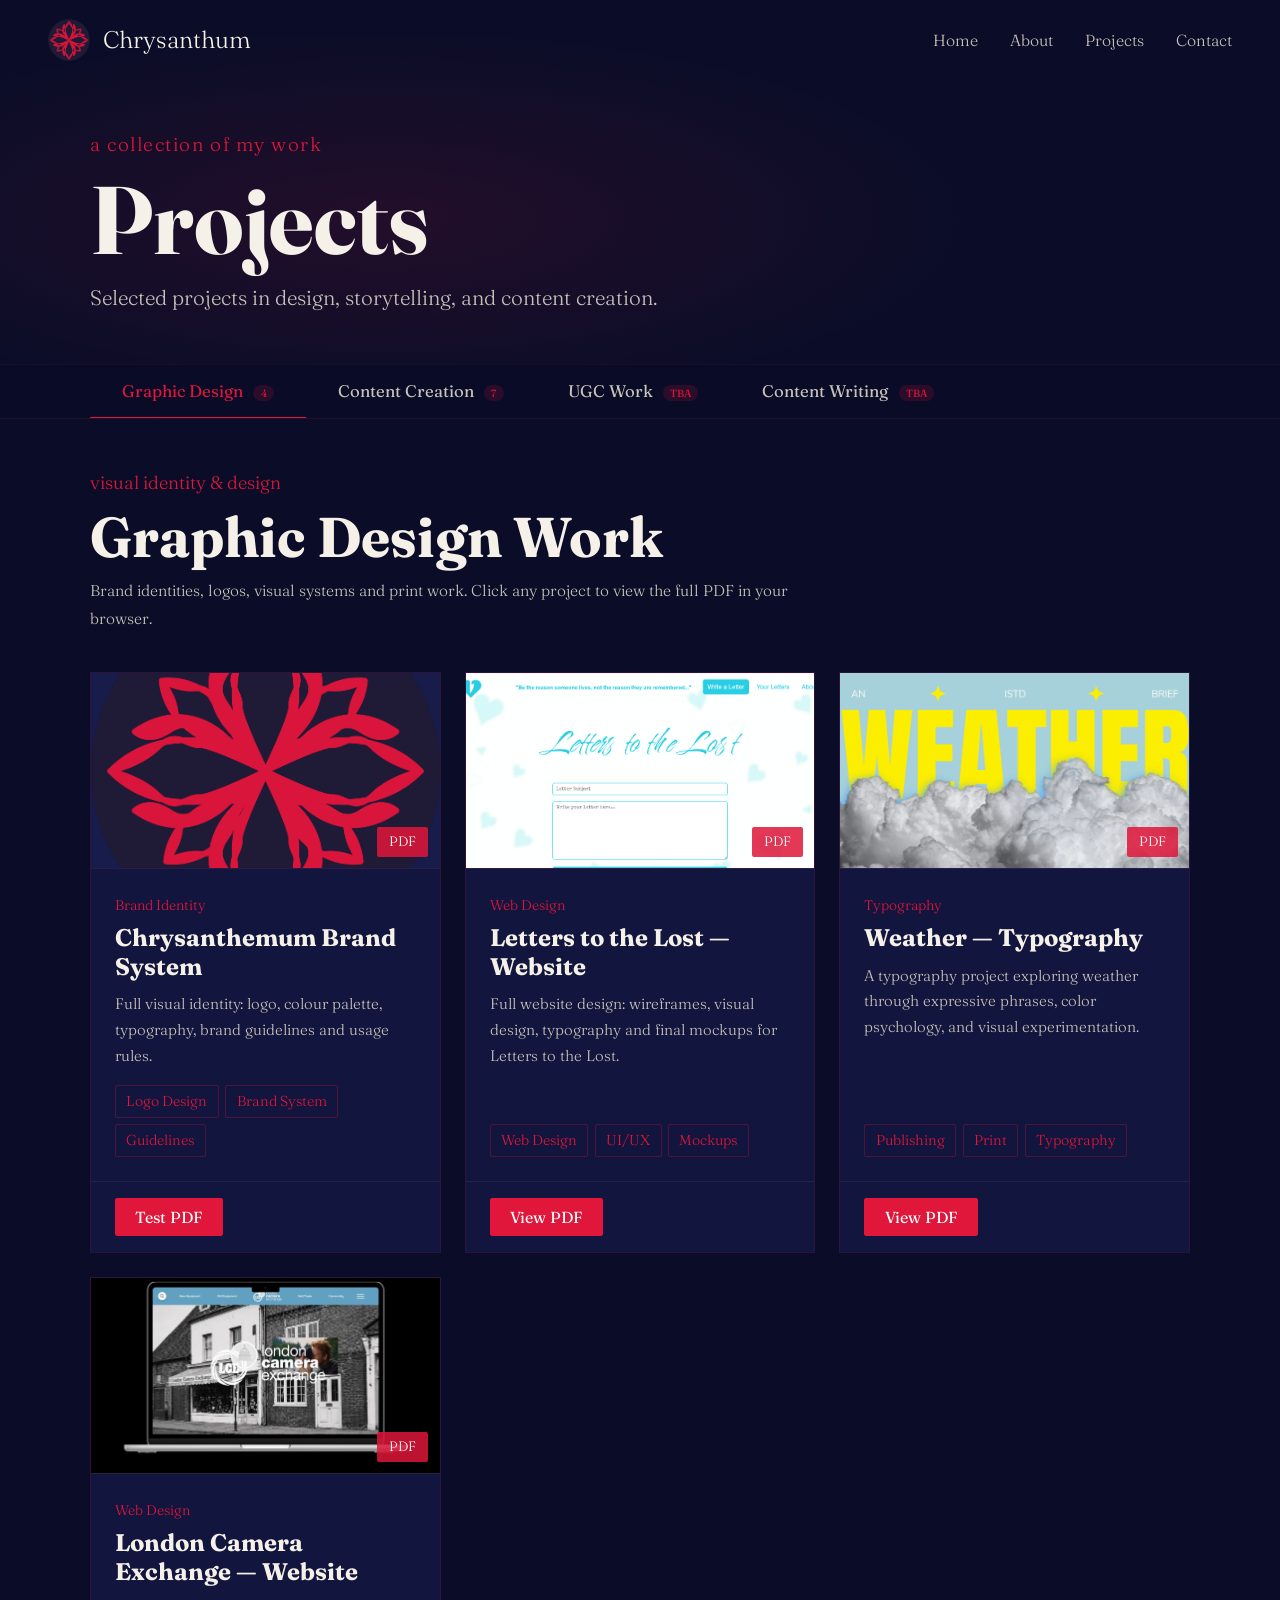
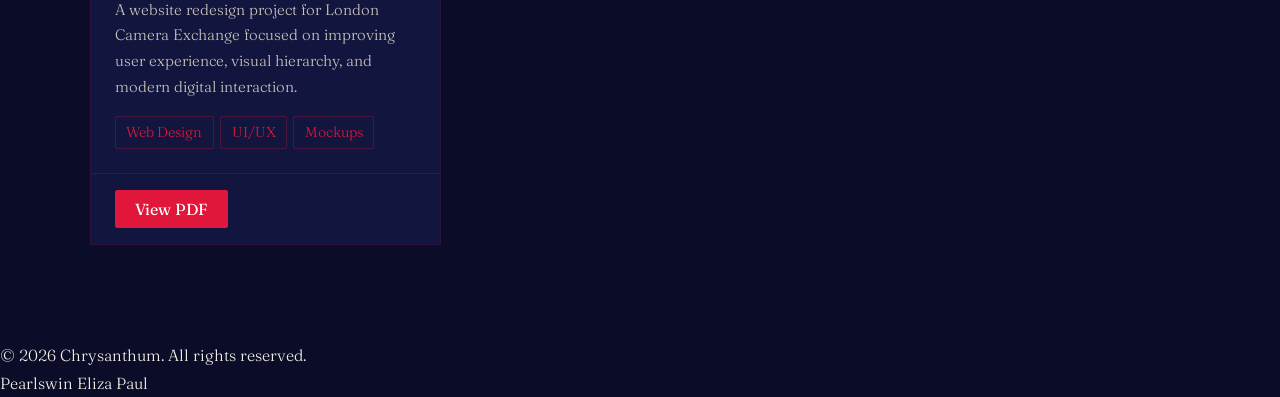
==== projects.html @ 4f746ee6 "Create projects.html" ====
<!DOCTYPE html>
<html lang="en">
<head>
  <meta charset="UTF-8" />
  <meta name="viewport" content="width=device-width, initial-scale=1.0" />
  <title>Projects — Chrysanthum</title>
  <link rel="preconnect" href="https://fonts.googleapis.com">
  <link rel="preconnect" href="https://fonts.gstatic.com" crossorigin>
  <link href="https://fonts.googleapis.com/css2?family=Fraunces:opsz,wght@9..144,100..900&display=swap" rel="stylesheet">
  <style>
    *, *::before, *::after { box-sizing: border-box; margin: 0; padding: 0; }

    :root {
      --navy:      #12153d;
      --navy-deep: #0b0d28;
      --navy-mid:  #181c4a;
      --crimson:   #e0163a;
      --cream:     #f5f0e8;
      --cream-dim: #c8c3ba;
      --cream-faint: rgba(245,240,232,0.06);
      --ink:       #e8e3db;
      --gold:      #c9a55a;

      /* Synced fonts from main index page */
      --brush:     'Fraunces', serif;
      --script:    'Fraunces', serif;
      --satisfy:   'Fraunces', serif;
      --body:      'Fraunces', serif;
      --editorial: 'Fraunces', serif;
    }

    html { scroll-behavior: smooth; }
    body {
      background: var(--navy-deep); color: var(--cream);
      font-family: var(--body); font-weight: 300; line-height: 1.75;
      cursor: none; overflow-x: hidden;
    }

    /* CURSOR */
    #cur { position: fixed; pointer-events: none; z-index: 9999; transform: translate(-50%,-50%); top: -50px; left: -50px; }
    #cur svg { width: 30px; height: 30px; animation: spin 10s linear infinite; filter: drop-shadow(0 0 5px rgba(224,22,58,.5)); transition: width .2s, height .2s; }
    body:has(a:hover) #cur svg, body:has(button:hover) #cur svg { width: 44px; height: 44px; }
    @keyframes spin { to { transform: rotate(360deg); } }

    /* NAV */
    /* ── NAV ── */
nav{
    position:fixed;
    top:0;
    left:0;
    right:0;
    z-index:500;

    height:80px;              /* fixed navbar height */
    padding:0 3rem;           /* only horizontal padding */

    display:flex;
    justify-content:space-between;
    align-items:center;

    background:transparent;
    border-bottom:1px solid transparent;
    transition:background .4s,border-color .4s;
}

nav.scrolled{
    background:rgba(11,13,40,.95);
    backdrop-filter:blur(14px);
    border-color:rgba(224,22,58,.18);
}

.nav-logo{
    display:flex;
    align-items:center;
    gap:.8rem;
    text-decoration:none;
}

.nav-logo img{
    width:42px;
    height:42px;
    object-fit:cover;
    border-radius:50%;
}

.nav-logo span{
    font-family:var(--brush);
    font-size:1.5rem;
    line-height:1;
    color:var(--cream);
}

.nav-links{
    display:flex;
    align-items:center;
    gap:2rem;
    list-style:none;
}

.nav-links a{
    font-family:var(--script);
    font-size:1rem;
    color:var(--cream-dim);
    text-decoration:none;
    transition:.2s;
}

.nav-links a:hover{
    color:var(--crimson);
}

@media(max-width:768px){
    nav{
        height:70px;
        padding:0 1.5rem;
    }
}

    /* PAGE HERO */

    .page-hero { min-height: 36vh; display: flex; flex-direction: column; justify-content: flex-end; padding: 8rem 3rem 3rem; position: relative; overflow: hidden; }
    .page-hero::before { content: ''; position: absolute; inset: 0; background: radial-gradient(ellipse 70% 80% at 30% 60%, rgba(224,22,58,.11) 0%, transparent 65%); pointer-events: none; }
    .page-hero-inner { max-width: 1100px; margin: 0 auto; width: 100%; position: relative; z-index: 1; }
    .page-eyebrow { font-family: var(--script); font-size: 1.2rem; color: var(--crimson); letter-spacing: .08em; margin-bottom: .6rem; opacity: 0; animation: fadeUp .7s .2s forwards; }
    .page-title { font-family: var(--brush); font-size: clamp(3.5rem, 8vw, 6rem); line-height: 1; color: var(--cream); opacity: 0; animation: fadeUp .8s .4s forwards; }
    .page-subtitle { font-family: var(--satisfy); font-size: 1.3rem; color: var(--cream-dim); margin-top: .8rem; opacity: 0; animation: fadeUp .7s .6s forwards; }

    /* TABS */
    .tab-nav-wrap { position: sticky; top: 65px; z-index: 400; background: rgba(11,13,40,.96); backdrop-filter: blur(14px); border-bottom: 1px solid rgba(224,22,58,.15); border-top: 1px solid rgba(224,22,58,.08); }
    .tab-nav { max-width: 1100px; margin: 0 auto; display: flex; overflow-x: auto; scrollbar-width: none; }
    .tab-nav::-webkit-scrollbar { display: none; }
    .tab-btn { font-family: var(--script); font-size: 1.05rem; color: var(--cream-dim); background: none; border: none; padding: 1rem 2rem; cursor: none; white-space: nowrap; transition: color .25s; border-bottom: 2px solid transparent; margin-bottom: -1px; }
    .tab-btn:hover { color: var(--cream); }
    .tab-btn.active { color: var(--crimson); border-bottom-color: var(--crimson); }
    .tab-count { font-family: var(--body); font-size: .65rem; background: rgba(224,22,58,.15); color: var(--crimson); padding: .1rem .45rem; border-radius: 20px; margin-left: .4rem; vertical-align: middle; }

    /* SECTIONS */
    .projects-section { display: none; padding: 3rem 3rem 6rem; }
    .projects-section.active { display: block; }
    .section-inner { max-width: 1100px; margin: 0 auto; }
    .section-header { margin-bottom: 2.5rem; }
    .section-header-eyebrow { font-family: var(--script); font-size: 1.15rem; color: var(--crimson); margin-bottom: .4rem; }
    .section-header-title { font-family: var(--brush); font-size: clamp(2.2rem, 4.5vw, 3.5rem); line-height: 1.1; color: var(--cream); }
    .section-header-desc { font-family: var(--body); font-size: .98rem; color: var(--cream-dim); margin-top: .6rem; max-width: 700px; }

    /* PROJECT GRID */
    .project-grid { display: grid; grid-template-columns: repeat(auto-fill, minmax(310px, 1fr)); gap: 1.5rem; }

    /* PROJECT CARD */
    .project-card { background: var(--navy); border: 1px solid rgba(224,22,58,.12); position: relative; overflow: hidden; transition: border-color .3s, transform .3s; display: flex; flex-direction: column; }
    .project-card:hover { border-color: rgba(224,22,58,.45); transform: translateY(-4px); }
    .project-card::before { content: ''; position: absolute; top: 0; left: 0; right: 0; height: 3px; background: linear-gradient(90deg, transparent, var(--crimson), transparent); transform: scaleX(0); transition: transform .4s; }
    .project-card:hover::before { transform: scaleX(1); }

    .card-thumb { width: 100%; aspect-ratio: 16/9; background: var(--navy-mid); display: flex; align-items: center; justify-content: center; position: relative; overflow: hidden; border-bottom: 1px solid rgba(224,22,58,.1); }
    .card-thumb img { width: 100%; height: 100%; object-fit: cover; display: block; }
    .card-thumb-icon { font-size: 3rem; opacity: .35; }
    .card-thumb-badge { position: absolute; bottom: .7rem; right: .7rem; font-family: var(--script); font-size: .85rem; padding: .2rem .75rem; border-radius: 2px; }
    .badge-pdf { background: rgba(224,22,58,.85); color: white; }
    .badge-video { background: rgba(201,165,90,.9); color: #12153d; }
    .badge-insta { background: linear-gradient(135deg, #f09433, #e6683c, #dc2743, #cc2366, #bc1888); color: white; }
    .badge-soon { background: rgba(245,240,232,.12); color: var(--cream-dim); }

    .card-body { padding: 1.5rem; flex: 1; display: flex; flex-direction: column; }
    .card-category { font-family: var(--script); font-size: .88rem; color: var(--crimson); margin-bottom: .4rem; }
    .card-title { font-family: var(--brush); font-size: 1.5rem; line-height: 1.2; margin-bottom: .6rem; color: var(--cream); }
    .card-desc { font-size: .95rem; color: var(--cream-dim); line-height: 1.7; flex: 1; }
    .card-tags { display: flex; flex-wrap: wrap; gap: .4rem; margin-top: 1rem; }
    .card-tag { font-family: var(--script); font-size: .9rem; padding: .18rem .65rem; border: 1px solid rgba(224,22,58,.28); color: var(--crimson); border-radius: 2px; }
    .card-actions { padding: 1rem 1.5rem; border-top: 1px solid rgba(245,240,232,.06); display: flex; gap: .7rem; flex-wrap: wrap; }
    .card-btn { font-family: var(--script); font-size: 1rem; padding: .5rem 1.2rem; border: 1px solid; border-radius: 2px; cursor: none; transition: all .25s; text-decoration: none; display: inline-flex; align-items: center; gap: .4rem; background: none; }
    .card-btn-crimson { background: var(--crimson); color: white; border-color: var(--crimson); }
    .card-btn-crimson:hover { background: transparent; color: var(--crimson); }
    .card-btn-gold { background: var(--gold); color: var(--navy-deep); border-color: var(--gold); }
    .card-btn-gold:hover { background: transparent; color: var(--gold); }
    .card-btn-insta { background: linear-gradient(135deg, #f09433, #dc2743, #bc1888); color: white; border-color: transparent; }
    .card-btn-insta:hover { opacity: .8; }
    .card-btn-ghost { color: var(--cream-dim); border-color: rgba(245,240,232,.18); }
    .card-btn-ghost:hover { color: var(--cream); border-color: rgba(245,240,232,.4); }

    /* PHONE MOCKUP SECTION */
    .phone-showcase {
      margin: 0 0 4rem;
      padding: 3rem 2.5rem;
      background: var(--navy-mid);
      border: 1px solid rgba(224,22,58,.15);
      position: relative; overflow: hidden;
    }
    .phone-showcase::before {
      content: '';
      position: absolute; inset: 0;
      background: radial-gradient(ellipse 60% 70% at 50% 50%, rgba(224,22,58,.07) 0%, transparent 70%);
      pointer-events: none;
    }
    .phone-showcase-header {
      text-align: center; margin-bottom: 2.5rem; position: relative; z-index: 1;
    }
    .phone-showcase-eyebrow { font-family: var(--script); font-size: 1.15rem; color: var(--crimson); margin-bottom: .3rem; }
    .phone-showcase-title { font-family: var(--brush); font-size: clamp(2rem, 3vw, 2.8rem); }
    .phone-showcase-sub { font-family: var(--satisfy); font-size: 1.2rem; color: var(--cream-dim); margin-top: .4rem; }

    /* phone strip */
    .phone-strip {
      display: flex;
      gap: 2rem;
      justify-content: center;
      align-items: flex-end;
      position: relative;
      z-index: 1;
      overflow-x: auto;
      padding-bottom: 1rem;
      scrollbar-width: none;
      min-height: 500px;
    }

    /* single phone mockup */
    .phone-mockup {
      flex-shrink: 0;
      width: 180px;
      position: relative;
      cursor: none;
      transition: transform .35s;
    }
    .phone-mockup:hover { transform: translateY(-8px) scale(1.03); }

    /* phone frame */
    .phone-frame {
      width: 100%;
      aspect-ratio: 9 / 19;
      border-radius: 44px;
      overflow: hidden;
      position: relative;
      background: #1a1a1a;
      border: 3px solid #3a3a3a;
      box-shadow:
        0 0 0 1px #111,
        inset 0 0 0 2px #555,
        0 30px 80px rgba(0,0,0,0.6),
        0 10px 30px rgba(0,0,0,0.4);
    }

    /* Notch */
    .phone-frame::before {
      content: '';
      position: absolute;
      top: 0;
      left: 50%;
      transform: translateX(-50%);
      width: 90px;
      height: 10px;
      background: #1a1a1a;
      border-radius: 0 0 16px 16px;
      z-index: 10;
    }

    /* Screen shine */
    .phone-frame::after {
      content: '';
      position: absolute;
      top: 0; left: 0;
      width: 100%; height: 100%;
      background: linear-gradient(135deg, rgba(255,255,255,0.08) 0%, transparent 50%);
      z-index: 9;
      pointer-events: none;
      border-radius: 44px;
    }

    .phone-screen {
      width: 100%;
      height: 100%;
      overflow: hidden;
      border-radius: 41px;
    }

    .phone-btn-left-1,
    .phone-btn-left-2,
    .phone-btn-right {
      position: absolute;
      background: #3a3a3a;
      border-radius: 2px;
      z-index: 10;
    }
    .phone-btn-left-1 { left: -5px; top: 80px; width: 4px; height: 36px; border-radius: 2px 0 0 2px; }
    .phone-btn-left-2 { left: -5px; top: 126px; width: 4px; height: 36px; border-radius: 2px 0 0 2px; }
    .phone-btn-right  { right: -5px; top: 100px; width: 4px; height: 60px; border-radius: 0 2px 2px 0; }

    /* Phone label */
    .phone-label { text-align: center; margin-top: 1rem; }
    .phone-label-title { font-family: var(--script); font-size: 1.05rem; color: var(--cream); }
    .phone-label-sub   { font-family: var(--body); font-size: .8rem; color: var(--cream-dim); margin-top: .15rem; }

    /* how-to bar */
    .how-to-bar { max-width: 1100px; margin: 0 auto 2.5rem; background: rgba(224,22,58,.05); border: 1px solid rgba(224,22,58,.15); padding: 1.2rem 1.8rem; display: flex; gap: 1.5rem; flex-wrap: wrap; align-items: center; }
    .how-to-bar p { font-family: var(--script); font-size: 1.1rem; color: var(--cream-dim); }
    .how-to-bar p strong { color: var(--crimson); }
    .how-to-bar .ht-icon { font-size: 1.5rem; flex-shrink: 0; }

    /* journal meta */
    .journal-meta { display: flex; align-items: center; gap: 1rem; margin-bottom: 1.5rem; }
    .journal-date { font-family: var(--script); font-size: 1.05rem; color: var(--cream-dim); border: 1px solid rgba(224,22,58,.2); padding: .2rem .8rem; border-radius: 2px; }
    .journal-dot { width: 5px; height: 5px; background: var(--crimson); border-radius: 50%; flex-shrink: 0; }
    .journal-line { flex: 1; height: 1px; background: rgba(224,22,58,.1); }

    /* PDF MODAL */
    .modal-overlay { position: fixed; inset: 0; z-index: 800; background: rgba(7,9,30,.94); backdrop-filter: blur(12px); display: none; align-items: center; justify-content: center; padding: 1.5rem; }
    .modal-overlay.open { display: flex; animation: fadeIn .3s; }
    .modal-box { background: var(--navy); border: 1px solid rgba(224,22,58,.25); width: 100%; max-width: 960px; max-height: 92vh; display: flex; flex-direction: column; }
    .modal-header { display: flex; justify-content: space-between; align-items: center; padding: 1rem 1.5rem; border-bottom: 1px solid rgba(224,22,58,.15); flex-shrink: 0; }
    .modal-title { font-family: var(--brush); font-size: 1.6rem; }
    .modal-subtitle { font-family: var(--script); font-size: 1rem; color: var(--crimson); }
    .modal-type-badge { font-family: var(--script); font-size: .85rem; padding: .2rem .7rem; border-radius: 20px; margin-left: .6rem; vertical-align: middle; }
    .modal-type-badge.pdf { background: rgba(224,22,58,.15); color: var(--crimson); }
    .modal-close { font-family: var(--brush); font-size: 1.6rem; background: none; border: none; color: var(--cream-dim); cursor: none; transition: color .2s; padding: .2rem .6rem; }
    .modal-close:hover { color: var(--crimson); }
    .modal-body { flex: 1; overflow: hidden; position: relative; min-height: 480px; }
    .modal-iframe { width: 100%; height: 100%; min-height: 480px; border: none; background: #000; display: block; }
    .modal-footer { padding: .8rem 1.5rem; border-top: 1px solid rgba(224,22,58,.1); display: flex; justify-content: space-between; align-items: center; flex-shrink: 0; }
    .modal-footer-note { font-family: var(--script); font-size: .95rem; color: var(--cream-dim); }
    .modal-footer-note em { color: var(--crimson); font-style: normal; }
    .modal-placeholder { width: 100%; height: 100%; min-height: 480px; display: flex; flex-direction: column; align-items: center; justify-content: center; gap: 1rem; background: var(--navy-mid); padding: 2rem; text-align: center; }
    .modal-placeholder-icon { font-size: 4rem; opacity: .25; }
    .modal-placeholder-title { font-family: var(--satisfy); font-size: 1.5rem; color: var(--cream-dim); }
    .modal-placeholder-steps { font-family: var(--body); font-size: .88rem; color: rgba(245,240,232,.3); max-width: 340px; line-height: 1.9; text-align: left; }
    .modal-placeholder-steps strong { color: rgba(245,240,232,.55); }

    /* VIDEO MODAL */
    #video-modal {
      display: none;
      position: fixed;
      inset: 0;
      background: rgba(0,0,0,0.85);
      backdrop-filter: blur(8px);
      z-index: 9999;
      align-items: center;
      justify-content: center;
    }
    #video-modal.open { display: flex; }
    .video-modal-inner {
      position: relative;
      width: 90%;
      max-width: 900px;
      aspect-ratio: 16/9;
      background: #000;
      border-radius: 16px;
      overflow: hidden;
      box-shadow: 0 30px 80px rgba(0,0,0,0.8);
    }
    #modal-video { width: 100%; height: 100%; object-fit: contain; background: #000; display: block; }
    .video-modal-close {
      position: absolute;
      top: 12px;
      right: 16px;
      background: rgba(0,0,0,0.6);
      color: #fff;
      border: none;
      border-radius: 50%;
      width: 36px;
      height: 36px;
      font-size: 1.2rem;
      cursor: pointer;
      z-index: 10;
      display: flex;
      align-items: center;
      justify-content: center;
    }

    /* ANIMS */
    @keyframes fadeUp { from { opacity:0; transform:translateY(20px); } to { opacity:1; transform:none; } }
    @keyframes fadeIn { from { opacity:0; } to { opacity:1; } }
    .reveal { opacity:0; transform:translateY(24px); transition:opacity .7s ease,transform .7s ease; }
    .reveal.visible { opacity:1; transform:none; }
    .d1{transition-delay:.08s;} .d2{transition-delay:.16s;} .d3{transition-delay:.24s;} .d4{transition-delay:.32s;}

    /* RESPONSIVE */
    @media(max-width:768px){
      nav { padding:1.2rem 1.5rem; }
      .nav-links { display:none; }
      .page-hero { padding:6rem 1.5rem 2rem; }
      .projects-section { padding:2rem 1.5rem 4rem; }
      .tab-btn { padding:.8rem 1.2rem; font-size:.95rem; }
      .project-grid { grid-template-columns:1fr; }
      .phone-mockup { width:150px; }
      .modal-box { max-height:95vh; }
      .modal-body { min-height:300px; }
      .modal-iframe { min-height:300px; }
    }
  </style>
</head>
<body>

  <!-- CURSOR -->
  <div id="cur">
    <svg viewBox="0 0 100 100" xmlns="http://www.w3.org/2000/svg">
      <g transform="translate(50,50)">
        <ellipse rx="7" ry="20" fill="none" stroke="#e0163a" stroke-width="2.5" transform="rotate(0)"/>
        <ellipse rx="7" ry="20" fill="none" stroke="#e0163a" stroke-width="2.5" transform="rotate(45)"/>
        <ellipse rx="7" ry="20" fill="none" stroke="#e0163a" stroke-width="2.5" transform="rotate(90)"/>
        <ellipse rx="7" ry="20" fill="none" stroke="#e0163a" stroke-width="2.5" transform="rotate(135)"/>
        <circle r="5.5" fill="#e0163a"/>
        <circle r="2.5" fill="#12153d"/>
      </g>
    </svg>
  </div>

  <!-- NAV -->
  <nav id="nav">
    <a href="index.html" class="nav-logo">
      <img src="assets/logo.png" alt="Chrysanthum" />
      <span>Chrysanthum</span>
    </a>
    <ul class="nav-links">
      <li><a href="index.html">Home</a></li>
      <li><a href="index.html#about">About</a></li>
      <li><a href="projects.html" class="active">Projects</a></li>
      <li><a href="index.html#contact">Contact</a></li>
    </ul>
  </nav>

  <!-- PAGE HERO -->
  <div class="page-hero">
    <div class="page-hero-inner">
      <p class="page-eyebrow">a collection of my work</p>
      <h1 class="page-title">Projects</h1>
      <p class="page-subtitle">Selected projects in design, storytelling, and content creation.</p>
    </div>
  </div>

  <!-- TABS -->
  <div class="tab-nav-wrap">
    <div class="tab-nav">
      <button class="tab-btn active" data-tab="graphic">Graphic Design <span class="tab-count">4</span></button>
      <button class="tab-btn" data-tab="content">Content Creation <span class="tab-count">7</span></button>
      <button class="tab-btn" data-tab="ugc">UGC Work <span class="tab-count">TBA</span></button>
      <button class="tab-btn" data-tab="writing">Content Writing <span class="tab-count">TBA</span></button>
    </div>
  </div>

  <!-- GRAPHIC DESIGN -->
  <section class="projects-section active" id="tab-graphic">
    <div class="section-inner">
      <div class="section-header reveal">
        <p class="section-header-eyebrow">visual identity & design</p>
        <h2 class="section-header-title">Graphic Design Work</h2>
        <p class="section-header-desc">Brand identities, logos, visual systems and print work. Click any project to view the full PDF in your browser.</p>
      </div>
      
      <div class="project-grid">

        <!-- Card 1: Chrysanthemum -->
        <div class="project-card reveal d1">
          <div class="card-thumb">
            <img src="assets/logo.png" alt="Chrysanthemum" />
            <span class="card-thumb-badge badge-pdf">PDF</span>
          </div>
          <div class="card-body">
            <p class="card-category">Brand Identity</p>
            <h3 class="card-title">Chrysanthemum Brand System</h3>
            <p class="card-desc">Full visual identity: logo, colour palette, typography, brand guidelines and usage rules.</p>
            <div class="card-tags">
              <span class="card-tag">Logo Design</span>
              <span class="card-tag">Brand System</span>
              <span class="card-tag">Guidelines</span>
            </div>
          </div>
          <div class="card-actions">
      <button
class="card-btn card-btn-crimson"
onclick="openPDF(
'Chrysanthemum Brand System',
'Brand Identity',
'assets/pdf1.pdf'
)">
Test PDF
</button>
          </div>
        </div>

        <!-- Card 2: Letters to the Lost -->
        <div class="project-card reveal d2">
          <div class="card-thumb">
            <img src="assets/LTTL.png" alt="Letters to the Lost" />
            <span class="card-thumb-badge badge-pdf">PDF</span>
          </div>
          <div class="card-body">
            <p class="card-category">Web Design</p>
            <h3 class="card-title">Letters to the Lost — Website</h3>
            <p class="card-desc">Full website design: wireframes, visual design, typography and final mockups for Letters to the Lost.</p>
            <div class="card-tags">
              <span class="card-tag">Web Design</span>
              <span class="card-tag">UI/UX</span>
              <span class="card-tag">Mockups</span>
            </div>
          </div>
          <div class="card-actions">
            <button type="button" class="card-btn card-btn-crimson" onclick="openPDF('Letters to the Lost — Website','Web Design','https://drive.google.com/file/d/17kLuhlyFhUFy4By1E6P550z-STw3fCt3/view?usp=sharing')">View PDF</button>
          </div>
        </div>

        <!-- Card 3: Weather Typography -->
        <div class="project-card reveal d3">
          <div class="card-thumb">
            <img src="assets/weather.png" alt="Weather Typography" />
            <span class="card-thumb-badge badge-pdf">PDF</span>
          </div>
          <div class="card-body">
            <p class="card-category">Typography</p>
            <h3 class="card-title">Weather — Typography</h3>
            <p class="card-desc">A typography project exploring weather through expressive phrases, color psychology, and visual experimentation.</p>
            <div class="card-tags">
              <span class="card-tag">Publishing</span>
              <span class="card-tag">Print</span>
              <span class="card-tag">Typography</span>
            </div>
          </div>
          <div class="card-actions">
            <button type="button" class="card-btn card-btn-crimson" onclick="openPDF('Weather — Typography','Typography','https://drive.google.com/file/d/1Wfx0T9_4Dd2eu1bptwbxToULaiqzMowx/view?usp=sharing')">View PDF</button>
          </div>
        </div>

        <!-- Card 4: London Camera Exchange -->
        <div class="project-card reveal d4">
          <div class="card-thumb">
            <img src="assets/LCE.png" alt="London Camera Exchange" />
            <span class="card-thumb-badge badge-pdf">PDF</span>
          </div>
          <div class="card-body">
            <p class="card-category">Web Design</p>
            <h3 class="card-title">London Camera Exchange — Website</h3>
            <p class="card-desc">A website redesign project for London Camera Exchange focused on improving user experience, visual hierarchy, and modern digital interaction.</p>
            <div class="card-tags">
              <span class="card-tag">Web Design</span>
              <span class="card-tag">UI/UX</span>
              <span class="card-tag">Mockups</span>
            </div>
          </div>
          <div class="card-actions">
            <button type="button" class="card-btn card-btn-crimson" onclick="openPDF('London Camera Exchange — Website','Web Design','https://drive.google.com/file/d/1MmFUr_2jwdv931ppC29ttye_SwU8mvR7/view?usp=sharing')">View PDF</button>
          </div>
        </div>

      </div>
    </div>
  </section>

  <!-- CONTENT CREATION -->
<section class="projects-section" id="tab-content">
  <div class="section-inner">

    <div class="section-header reveal">
      <p class="section-header-eyebrow">short form • social media • brand content</p>
      <h2 class="section-header-title">Content Creation</h2>
      <p class="section-header-desc">
        A collection of short-form content created for brands and social platforms —
        focused on storytelling, product presentation, editing, and audience engagement.
      </p>
    </div>

    <!-- SHORT FORM SHOWCASE -->
    <div class="phone-showcase reveal">

      <div class="phone-showcase-header">
        <p class="phone-showcase-eyebrow">featured projects</p>
        <h3 class="phone-showcase-title">Short Form Content</h3>
        <p class="phone-showcase-sub">
          view campaigns and creative work directly inside the device
        </p>
      </div>

      <!-- ROW 1 -->
      <div class="phone-strip">

        <!-- Medicube -->
        <div class="phone-mockup">
          <span class="phone-btn-left-1"></span>
          <span class="phone-btn-left-2"></span>
          <span class="phone-btn-right"></span>

          <div class="phone-frame">
            <div class="phone-screen">
              <video src="assets/reel1.mp4"
              playsinline loop muted controls
              style="width:100%;height:100%;object-fit:cover;"></video>
            </div>
          </div>

          <div class="phone-label">
            <div class="phone-label-title">Medicube</div>
            <div class="phone-label-sub">
              Skincare Product
            </div>
          </div>
        </div>

        <!-- Hair Originals -->
        <div class="phone-mockup">
          <span class="phone-btn-left-1"></span>
          <span class="phone-btn-left-2"></span>
          <span class="phone-btn-right"></span>

          <div class="phone-frame">
            <div class="phone-screen">
              <video src="assets/reel2.mp4"
              playsinline loop muted controls
              style="width:100%;height:100%;object-fit:cover;"></video>
            </div>
          </div>

          <div class="phone-label">
            <div class="phone-label-title">Hair Originals</div>
            <div class="phone-label-sub">
              Haircare Product
            </div>
          </div>
        </div>

        <!-- Only Curls -->
        <div class="phone-mockup">
          <span class="phone-btn-left-1"></span>
          <span class="phone-btn-left-2"></span>
          <span class="phone-btn-right"></span>

          <div class="phone-frame">
            <div class="phone-screen">
              <video src="assets/reel3.mp4"
              playsinline loop muted controls
              style="width:100%;height:100%;object-fit:cover;"></video>
            </div>
          </div>

          <div class="phone-label">
            <div class="phone-label-title">Only Curls</div>
            <div class="phone-label-sub">
              Haircare Product
            </div>
          </div>
        </div>

      </div>


      <!-- ROW 2 -->
      <div class="phone-strip" style="margin-top:3rem;">

        <div class="phone-mockup">
          <span class="phone-btn-left-1"></span>
          <span class="phone-btn-left-2"></span>
          <span class="phone-btn-right"></span>

          <div class="phone-frame">
            <div class="phone-screen">
              <video src="assets/reel4.mp4"
              playsinline loop muted controls
              style="width:100%;height:100%;object-fit:cover;"></video>
            </div>
          </div>

          <div class="phone-label">
            <div class="phone-label-title">Miss Malayali</div>
            <div class="phone-label-sub">
              Entertainment
            </div>
          </div>
        </div>


        <div class="phone-mockup">
          <span class="phone-btn-left-1"></span>
          <span class="phone-btn-left-2"></span>
          <span class="phone-btn-right"></span>

          <div class="phone-frame">
            <div class="phone-screen">
              <video src="assets/reel5.mp4"
              playsinline loop muted controls
              style="width:100%;height:100%;object-fit:cover;"></video>
            </div>
          </div>

          <div class="phone-label">
            <div class="phone-label-title">Campaign Five</div>
            <div class="phone-label-sub">
              Sponsored Events
            </div>
          </div>
        </div>


        <div class="phone-mockup">
          <span class="phone-btn-left-1"></span>
          <span class="phone-btn-left-2"></span>
          <span class="phone-btn-right"></span>

          <div class="phone-frame">
            <div class="phone-screen">
              <video src="assets/reel6.mp4"
              playsinline loop muted controls
              style="width:100%;height:100%;object-fit:cover;"></video>
            </div>
          </div>

          <div class="phone-label">
            <div class="phone-label-title">Bio:Cule</div>
            <div class="phone-label-sub">
              Skincare Product
            </div>
          </div>
        </div>

      </div>
    </div>


<!-- LONG FORM-->
<div class="phone-showcase reveal" style="margin-top:4rem;">

  <!-- LONG FORM HEADER -->
  <div class="phone-showcase-header">
    <p class="phone-showcase-eyebrow">featured project</p>

    <h3 class="phone-showcase-title">
      Long Form Video Content
    </h3>

    <p class="phone-showcase-sub">
      Extended storytelling, in-depth content, and cinematic creative work.
    </p>
  </div>

  <!-- VIDEO CARD -->
  <div style="
    max-width:900px;
    margin:2rem auto;
    border-radius:20px;
    overflow:hidden;
    border:1px solid rgba(224,22,58,.15);
    background:var(--navy);
  ">

    <video
      src="assets/youtube1.mp4"
      controls
      playsinline
      style="
        width:100%;
        display:block;
      ">
    </video>

    <div style="padding:1.8rem;">

      <h4 style="
        font-family:var(--brush);
        font-size:1.7rem;
        margin-bottom:.8rem;
        color:var(--cream);
      ">
        The Invisible Man
      </h4>

      <p style="
        color:var(--cream-dim);
        line-height:1.8;
      ">
        A short university film exploring the life of a photographer and the quiet struggle of losing one's identity behind the lens; examining how constantly capturing the world around us can sometimes distance us from ourselves.
      </p>

    </div>
  </div>

</div>


<!-- COMING SOON CARD -->
<div class="phone-showcase reveal" style="text-align:center;margin-top:3rem;">

  <div class="phone-showcase-header">
    <p class="phone-showcase-eyebrow">coming soon</p>

    <h3 class="phone-showcase-title">
      Long Form Content In Progress
    </h3>

    <p class="phone-showcase-sub">
      Additional campaigns, collaborations, and new creative work are currently being prepared.
    </p>
  </div>

</div>

</div>
</section>


<!-- UGC WORK -->
<section class="projects-section" id="tab-ugc">
  <div class="section-inner">

    <div class="section-header reveal">
      <p class="section-header-eyebrow">user generated content</p>

      <h2 class="section-header-title">
        UGC Portfolio
      </h2>

      <p class="section-header-desc">
        New collaborations and upcoming projects are currently being prepared.
      </p>
    </div>

    <div class="phone-showcase reveal" style="text-align:center;">

      <div class="phone-showcase-header">
        <p class="phone-showcase-eyebrow">
          coming soon
        </p>

        <h3 class="phone-showcase-title">
          Something Beautiful Is On The Way
        </h3>

        <p class="phone-showcase-sub">
          New UGC campaigns, product showcases, brand collaborations,
          and creative work will appear here soon.
        </p>
      </div>

    </div>

  </div>
</section>
<!-- CONTENT WRITING -->
<section class="projects-section" id="tab-writing">
  <div class="section-inner">
    <div class="section-header reveal">
      <p class="section-header-eyebrow">copywriting & articles</p>
      <h2 class="section-header-title">Content Writing</h2>
      <p class="section-header-desc">
        Editorial pieces and written work are currently being curated.
      </p>
    </div>

    <div class="phone-showcase reveal" style="text-align:center;">
      <div class="phone-showcase-header">
        <p class="phone-showcase-eyebrow">coming soon</p>
        <h3 class="phone-showcase-title">Words In Progress</h3>
        <p class="phone-showcase-sub">
          Essays, articles, research pieces, and copywriting projects will be added here soon.
        </p>
      </div>

    </div>
  </div>
</section>
  <!-- PDF MODAL CONTAINER -->
  <div class="modal-overlay" id="pdf-modal" onclick="closePDF(event)">
    <div class="modal-box" onclick="event.stopPropagation()">
      <div class="modal-header">
        <div>
          <h2 class="modal-title" id="modal-project-title">Project Title</h2>
          <span class="modal-subtitle" id="modal-project-cat">Category</span>
          <span class="modal-type-badge pdf">In-Browser View</span>
        </div>
        <button class="modal-close" onclick="closePDF(null,true)">&times;</button>
      </div>
      <div class="modal-body" id="modal-view-body">
        <!-- Content gets dynamic injection via script handles below -->
      </div>
      <div class="modal-footer">
        <span class="modal-footer-note">Press <em>Esc</em> to close</span>
      </div>
    </div>
  </div>

  <!-- VIDEO MODAL CONTAINER -->
  <div id="video-modal" onclick="closeVideoModal()">
    <div class="video-modal-inner" onclick="event.stopPropagation()">
      <button class="video-modal-close" onclick="closeVideoModal()">&times;</button>
      <video id="modal-video" controls autoplay playsinline></video>
    </div>
  </div>


  <!-- FOOTER -->
  <footer>
    <p>© 2026 Chrysanthum. All rights reserved.</p>
   
    <p>Pearlswin Eliza Paul</p>
  </footer>



  <!-- RUNTIME LOGIC / SCRIPTS AND STUFF -->
 <script>
/* CURSOR */
const cursor = document.getElementById('cur');

window.addEventListener('mousemove',(e)=>{
    cursor.style.left=e.clientX+"px";
    cursor.style.top=e.clientY+"px";
});


/* NAV SCROLL */

const nav=document.getElementById('nav');

window.addEventListener('scroll',()=>{
    nav.classList.toggle(
        'scrolled',
        window.scrollY>40
    );
});


/* TAB SWITCHING */

const tabButtons=document.querySelectorAll('.tab-btn');
const sections=document.querySelectorAll('.projects-section');

tabButtons.forEach(button=>{

button.addEventListener('click',()=>{

const target=button.dataset.tab;

tabButtons.forEach(btn=>{
btn.classList.remove('active');
});

sections.forEach(section=>{
section.classList.remove('active');
});

button.classList.add('active');

document
.getElementById(`tab-${target}`)
.classList.add('active');

triggerRevealCalculations();

});

});


/* PDF LOGIC */

const pdfModal=document.getElementById('pdf-modal');
const modalTitle=document.getElementById('modal-project-title');
const modalCat=document.getElementById('modal-project-cat');
const modalBody=document.getElementById('modal-view-body');


function transformDriveLink(url){

if(!url) return null;

const match=url.match(/\/file\/d\/([^\/]+)/);

if(match){

const fileID=match[1];

return `https://drive.google.com/file/d/${fileID}/preview`;

}

return url;

}



function openPDF(title,category,url){

modalTitle.textContent=title;
modalCat.textContent=category;

const embedURL=transformDriveLink(url);

modalBody.innerHTML='';

if(embedURL){

const iframe=document.createElement('iframe');

iframe.className='modal-iframe';

iframe.src=embedURL;

iframe.allow='autoplay';

iframe.loading='lazy';

modalBody.appendChild(iframe);

}else{

modalBody.innerHTML=`
<div class="modal-placeholder">

<span class="modal-placeholder-icon">
📄
</span>

<p class="modal-placeholder-title">
Document unavailable
</p>

<p class="modal-placeholder-steps">
Please add a valid PDF source.
</p>

</div>
`;

}

pdfModal.classList.add('open');

}



function closePDF(event=null,force=false){

if(force||(event&&event.target===pdfModal)){

pdfModal.classList.remove('open');

const iframe=modalBody.querySelector('iframe');

if(iframe){

iframe.src='';

}

modalBody.innerHTML='';

}

}



/* VIDEO MODAL */

const videoModal=document.getElementById('video-modal');
const modalVideo=document.getElementById('modal-video');

function openVideoModal(src){

modalVideo.src=src;

videoModal.classList.add('open');

}


function closeVideoModal(){

videoModal.pause();

modalVideo.src='';

videoModal.classList.remove('open');

}



/* ESCAPE KEY */

document.addEventListener('keydown',(e)=>{

if(e.key==="Escape"){

closePDF(null,true);

closeVideoModal();

}

});


/* REVEALS */

let revealObserver;

function triggerRevealCalculations(){

if(revealObserver){

revealObserver.disconnect();
}

const reveals=document.querySelectorAll('.reveal');

revealObserver=new IntersectionObserver(entries=>{

entries.forEach(entry=>{

if(entry.isIntersecting){

entry.target.classList.add('visible');

revealObserver.unobserve(entry.target);

}

});

},{
threshold:.05
});

reveals.forEach(item=>{
revealObserver.observe(item);
});

}

document.addEventListener(
'DOMContentLoaded',
triggerRevealCalculations
);
</script>
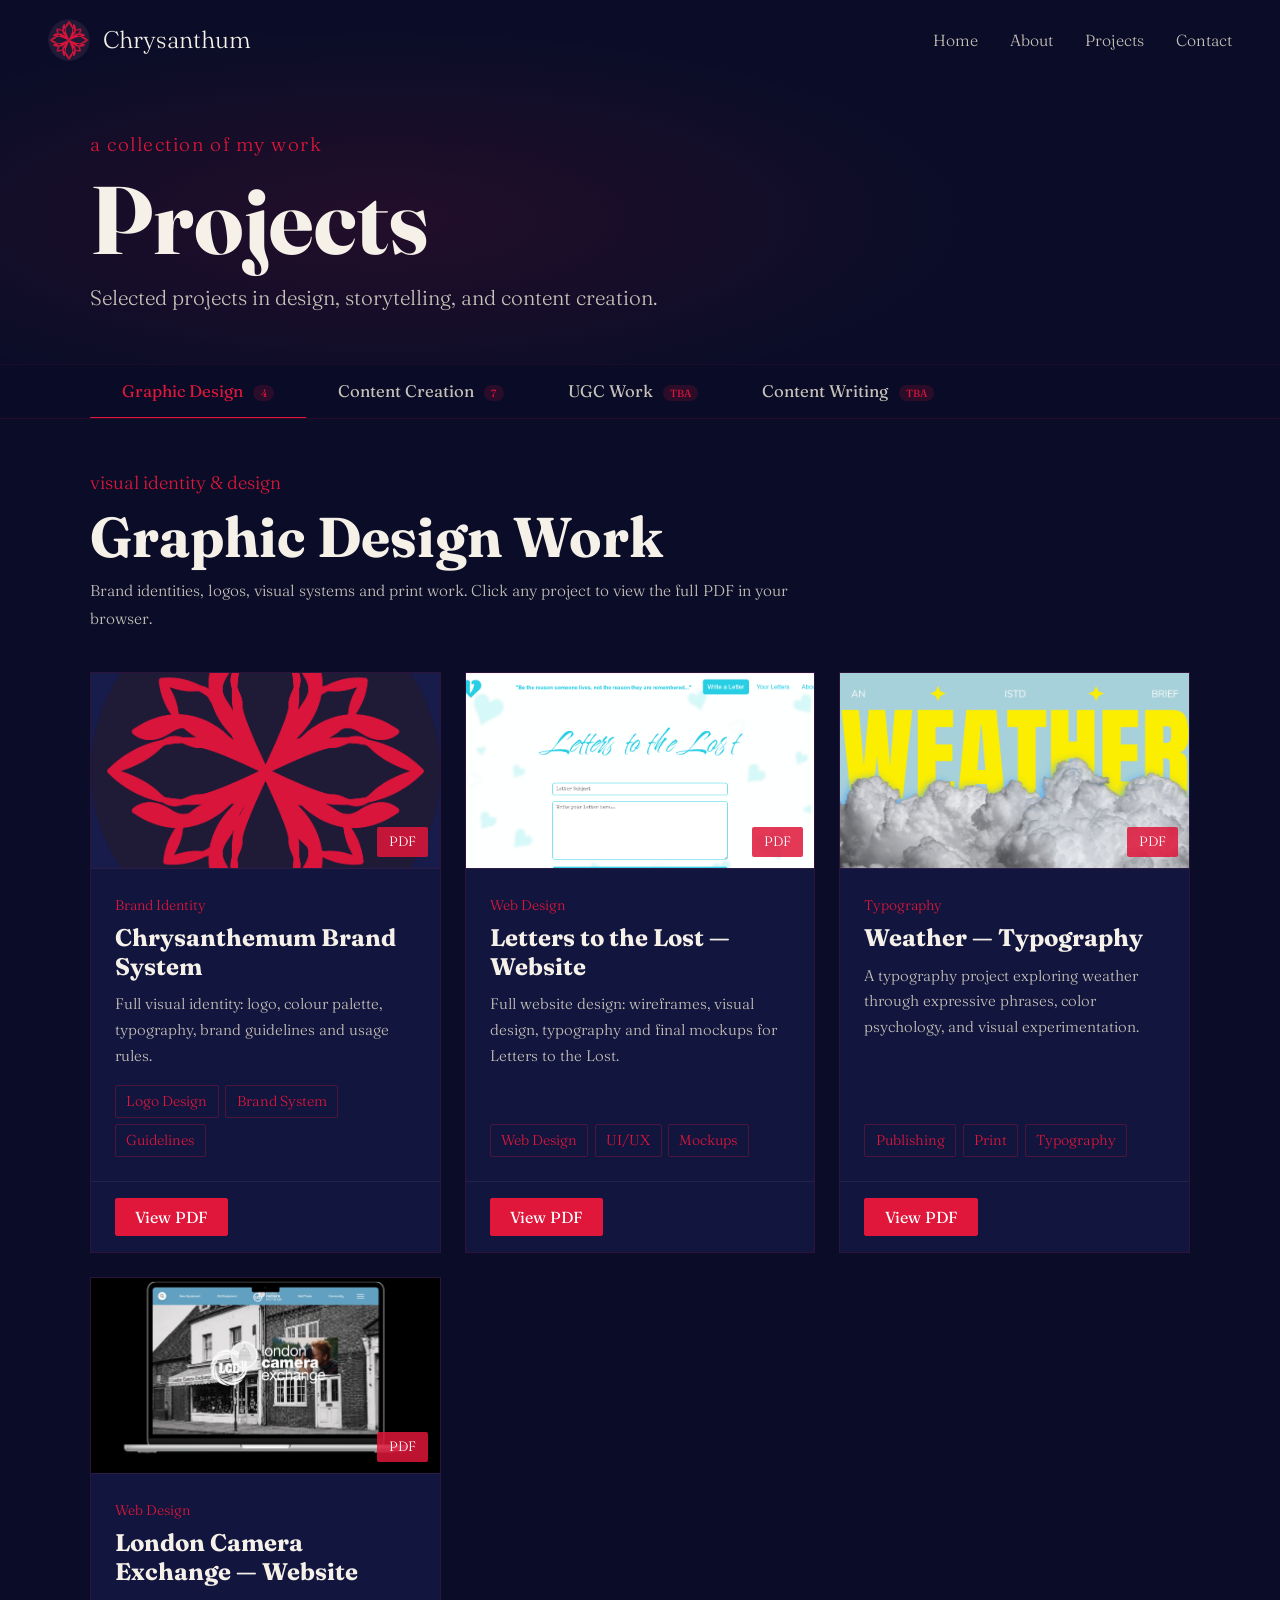
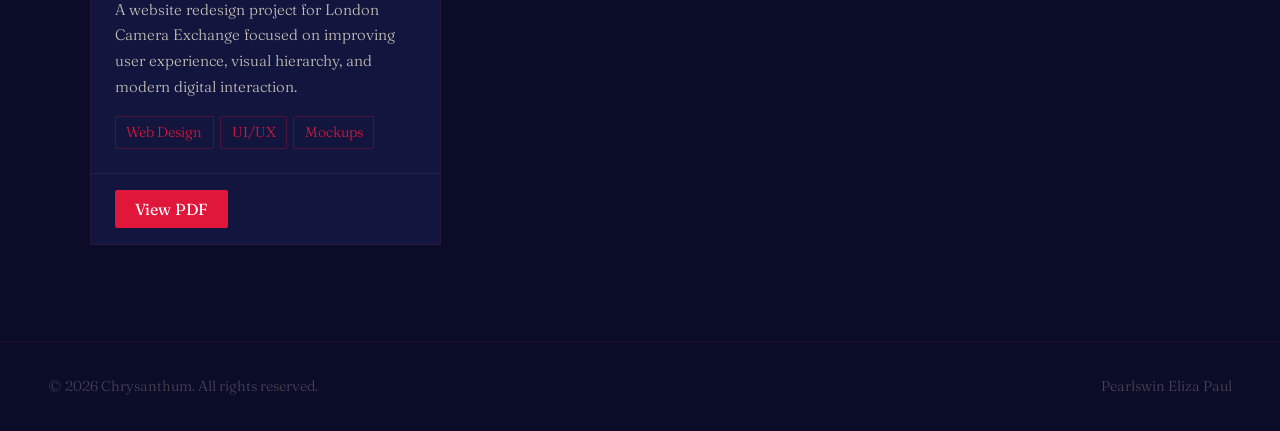
==== commit 759d598e: "Update footer styles and modify project labels" ====
--- a/projects.html
+++ b/projects.html
@@ -384,6 +384,17 @@
       .modal-body { min-height:300px; }
       .modal-iframe { min-height:300px; }
     }
+
+    
+    /* ── FOOTER ── */
+    footer {
+      padding: 2rem 3rem; border-top: 1px solid rgba(224,22,58,.12);
+      display: flex; justify-content: space-between; align-items: center;
+      flex-wrap: wrap; gap: 1rem;
+    }
+    footer p { font-family: var(--script); font-size: .9rem; color: rgba(245,240,232,.25); }
+    .footer-brand { font-family: var(--brush); font-size: 1.8rem; color: var(--crimson); opacity: .45; }
+
   </style>
 </head>
 <body>
@@ -470,7 +481,7 @@
 'Brand Identity',
 'assets/pdf1.pdf'
 )">
-Test PDF
+View PDF
 </button>
           </div>
         </div>
@@ -655,9 +666,9 @@
           </div>
 
           <div class="phone-label">
-            <div class="phone-label-title">Miss Malayali</div>
+            <div class="phone-label-title">My Flowers</div>
             <div class="phone-label-sub">
-              Entertainment
+              Brand Collaboration
             </div>
           </div>
         </div>
@@ -677,7 +688,7 @@
           </div>
 
           <div class="phone-label">
-            <div class="phone-label-title">Campaign Five</div>
+            <div class="phone-label-title">Headout</div>
             <div class="phone-label-sub">
               Sponsored Events
             </div>
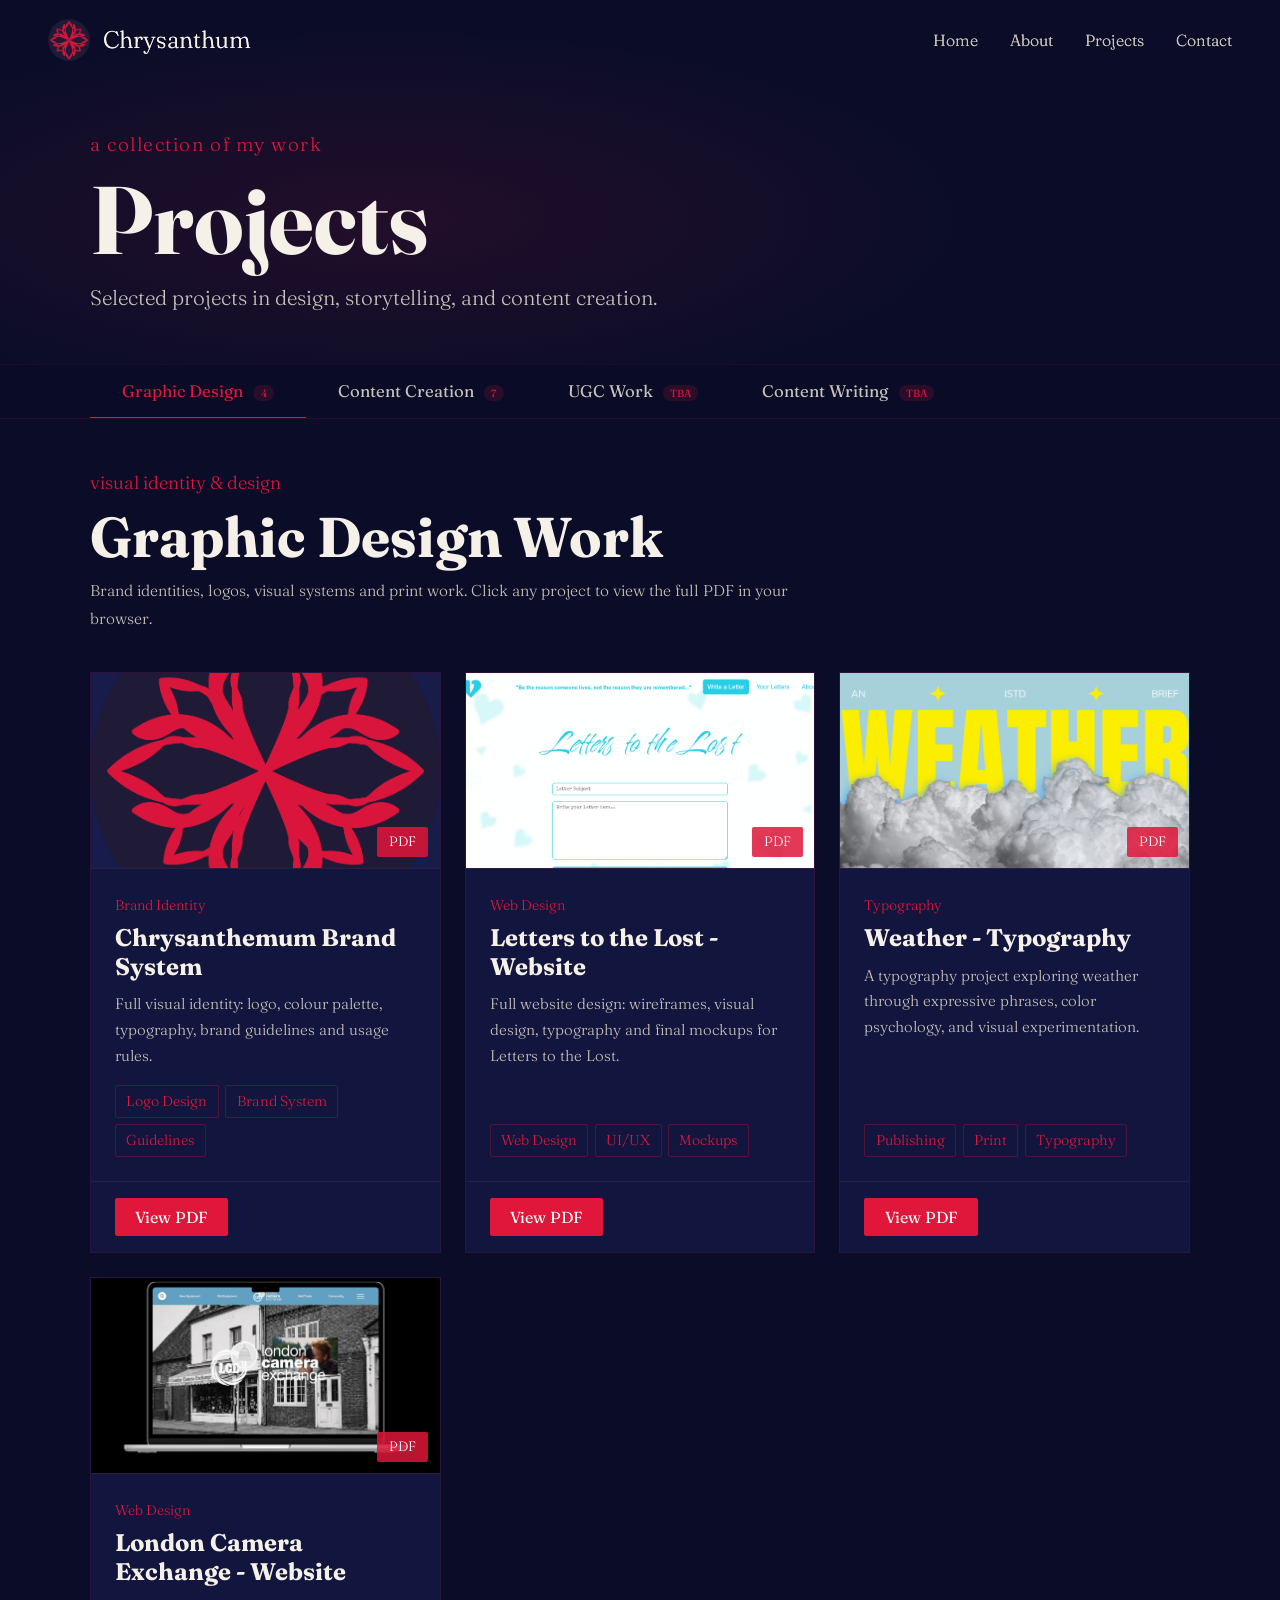
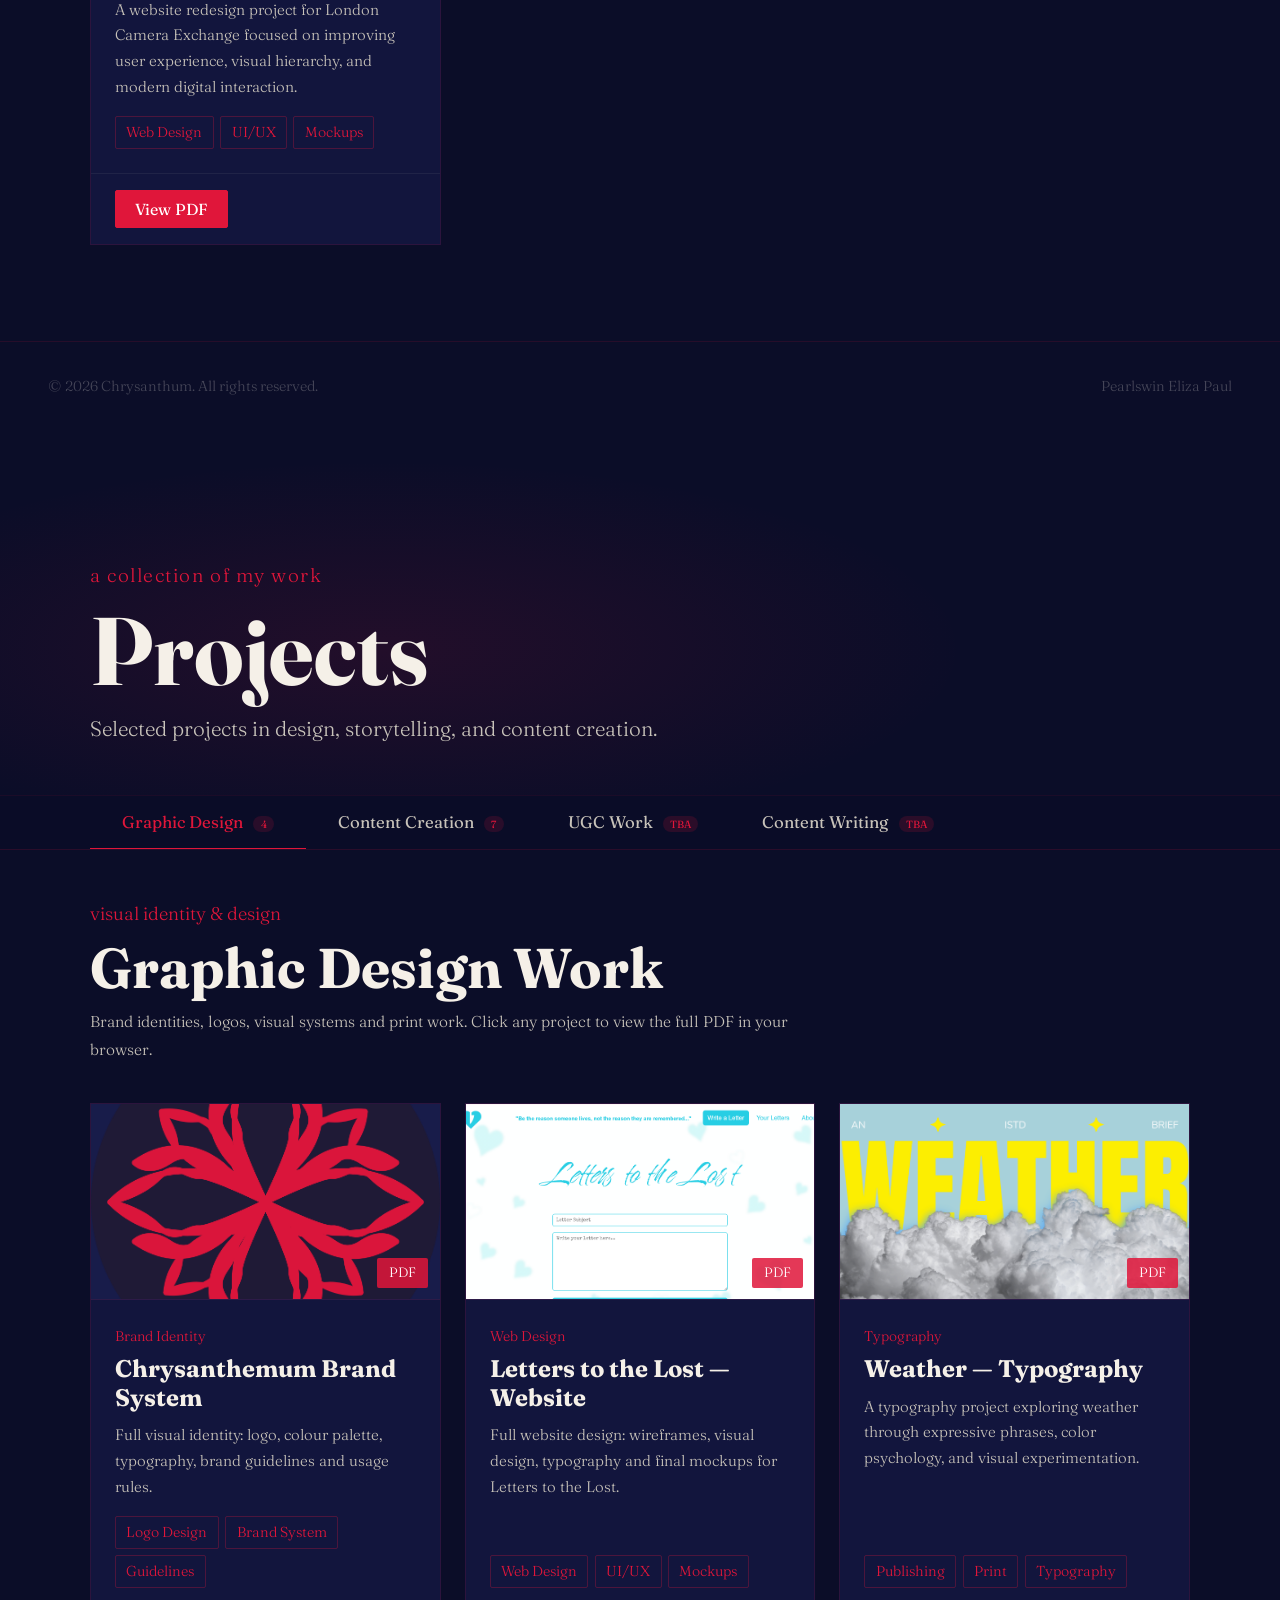
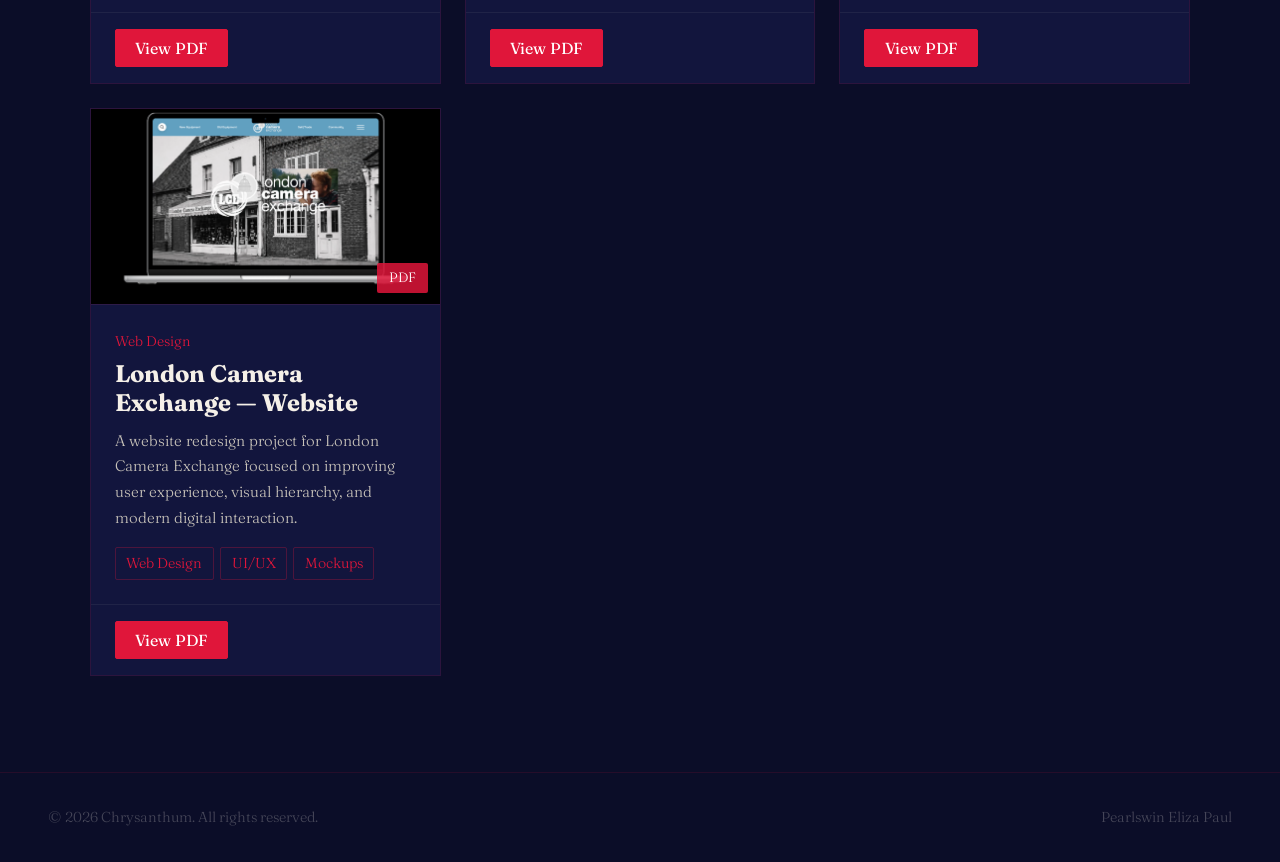
==== commit 3831f87b: "Update" ====
--- a/projects.html
+++ b/projects.html
@@ -3,7 +3,7 @@
 <head>
   <meta charset="UTF-8" />
   <meta name="viewport" content="width=device-width, initial-scale=1.0" />
-  <title>Projects — Chrysanthum</title>
+  <title>Projects - Chrysanthum</title>
   <link rel="preconnect" href="https://fonts.googleapis.com">
   <link rel="preconnect" href="https://fonts.gstatic.com" crossorigin>
   <link href="https://fonts.googleapis.com/css2?family=Fraunces:opsz,wght@9..144,100..900&display=swap" rel="stylesheet">
@@ -494,7 +494,7 @@
           </div>
           <div class="card-body">
             <p class="card-category">Web Design</p>
-            <h3 class="card-title">Letters to the Lost — Website</h3>
+            <h3 class="card-title">Letters to the Lost - Website</h3>
             <p class="card-desc">Full website design: wireframes, visual design, typography and final mockups for Letters to the Lost.</p>
             <div class="card-tags">
               <span class="card-tag">Web Design</span>
@@ -503,7 +503,7 @@
             </div>
           </div>
           <div class="card-actions">
-            <button type="button" class="card-btn card-btn-crimson" onclick="openPDF('Letters to the Lost — Website','Web Design','https://drive.google.com/file/d/17kLuhlyFhUFy4By1E6P550z-STw3fCt3/view?usp=sharing')">View PDF</button>
+            <button type="button" class="card-btn card-btn-crimson" onclick="openPDF('Letters to the Lost - Website','Web Design','https://drive.google.com/file/d/17kLuhlyFhUFy4By1E6P550z-STw3fCt3/view?usp=sharing')">View PDF</button>
           </div>
         </div>
 
@@ -515,7 +515,7 @@
           </div>
           <div class="card-body">
             <p class="card-category">Typography</p>
-            <h3 class="card-title">Weather — Typography</h3>
+            <h3 class="card-title">Weather - Typography</h3>
             <p class="card-desc">A typography project exploring weather through expressive phrases, color psychology, and visual experimentation.</p>
             <div class="card-tags">
               <span class="card-tag">Publishing</span>
@@ -524,7 +524,7 @@
             </div>
           </div>
           <div class="card-actions">
-            <button type="button" class="card-btn card-btn-crimson" onclick="openPDF('Weather — Typography','Typography','https://drive.google.com/file/d/1Wfx0T9_4Dd2eu1bptwbxToULaiqzMowx/view?usp=sharing')">View PDF</button>
+            <button type="button" class="card-btn card-btn-crimson" onclick="openPDF('Weather - Typography','Typography','https://drive.google.com/file/d/1Wfx0T9_4Dd2eu1bptwbxToULaiqzMowx/view?usp=sharing')">View PDF</button>
           </div>
         </div>
 
@@ -536,7 +536,7 @@
           </div>
           <div class="card-body">
             <p class="card-category">Web Design</p>
-            <h3 class="card-title">London Camera Exchange — Website</h3>
+            <h3 class="card-title">London Camera Exchange - Website</h3>
             <p class="card-desc">A website redesign project for London Camera Exchange focused on improving user experience, visual hierarchy, and modern digital interaction.</p>
             <div class="card-tags">
               <span class="card-tag">Web Design</span>
@@ -545,7 +545,7 @@
             </div>
           </div>
           <div class="card-actions">
-            <button type="button" class="card-btn card-btn-crimson" onclick="openPDF('London Camera Exchange — Website','Web Design','https://drive.google.com/file/d/1MmFUr_2jwdv931ppC29ttye_SwU8mvR7/view?usp=sharing')">View PDF</button>
+            <button type="button" class="card-btn card-btn-crimson" onclick="openPDF('London Camera Exchange - Website','Web Design','https://drive.google.com/file/d/1MmFUr_2jwdv931ppC29ttye_SwU8mvR7/view?usp=sharing')">View PDF</button>
           </div>
         </div>
 
@@ -561,8 +561,8 @@
       <p class="section-header-eyebrow">short form • social media • brand content</p>
       <h2 class="section-header-title">Content Creation</h2>
       <p class="section-header-desc">
-        A collection of short-form content created for brands and social platforms —
-        focused on storytelling, product presentation, editing, and audience engagement.
+        A collection of short-form content created for brands and social platforms.
+        Focused on storytelling, product presentation, editing, and audience engagement.
       </p>
     </div>
 
@@ -1138,4 +1138,1144 @@
 'DOMContentLoaded',
 triggerRevealCalculations
 );
+</script><!DOCTYPE html>
+<html lang="en">
+<head>
+  <meta charset="UTF-8" />
+  <meta name="viewport" content="width=device-width, initial-scale=1.0" />
+  <title>Projects — Chrysanthum</title>
+  <link rel="preconnect" href="https://fonts.googleapis.com">
+  <link rel="preconnect" href="https://fonts.gstatic.com" crossorigin>
+  <link href="https://fonts.googleapis.com/css2?family=Fraunces:opsz,wght@9..144,100..900&display=swap" rel="stylesheet">
+  <style>
+    *, *::before, *::after { box-sizing: border-box; margin: 0; padding: 0; }
+
+    :root {
+      --navy:      #12153d;
+      --navy-deep: #0b0d28;
+      --navy-mid:  #181c4a;
+      --crimson:   #e0163a;
+      --cream:     #f5f0e8;
+      --cream-dim: #c8c3ba;
+      --cream-faint: rgba(245,240,232,0.06);
+      --ink:       #e8e3db;
+      --gold:      #c9a55a;
+
+      /* Synced fonts from main index page */
+      --brush:     'Fraunces', serif;
+      --script:    'Fraunces', serif;
+      --satisfy:   'Fraunces', serif;
+      --body:      'Fraunces', serif;
+      --editorial: 'Fraunces', serif;
+    }
+
+    html { scroll-behavior: smooth; }
+    body {
+      background: var(--navy-deep); color: var(--cream);
+      font-family: var(--body); font-weight: 300; line-height: 1.75;
+      cursor: none; overflow-x: hidden;
+    }
+
+    /* CURSOR */
+    #cur { position: fixed; pointer-events: none; z-index: 9999; transform: translate(-50%,-50%); top: -50px; left: -50px; }
+    #cur svg { width: 30px; height: 30px; animation: spin 10s linear infinite; filter: drop-shadow(0 0 5px rgba(224,22,58,.5)); transition: width .2s, height .2s; }
+    body:has(a:hover) #cur svg, body:has(button:hover) #cur svg { width: 44px; height: 44px; }
+    @keyframes spin { to { transform: rotate(360deg); } }
+
+    /* NAV */
+    /* ── NAV ── */
+nav{
+    position:fixed;
+    top:0;
+    left:0;
+    right:0;
+    z-index:500;
+
+    height:80px;              /* fixed navbar height */
+    padding:0 3rem;           /* only horizontal padding */
+
+    display:flex;
+    justify-content:space-between;
+    align-items:center;
+
+    background:transparent;
+    border-bottom:1px solid transparent;
+    transition:background .4s,border-color .4s;
+}
+
+nav.scrolled{
+    background:rgba(11,13,40,.95);
+    backdrop-filter:blur(14px);
+    border-color:rgba(224,22,58,.18);
+}
+
+.nav-logo{
+    display:flex;
+    align-items:center;
+    gap:.8rem;
+    text-decoration:none;
+}
+
+.nav-logo img{
+    width:42px;
+    height:42px;
+    object-fit:cover;
+    border-radius:50%;
+}
+
+.nav-logo span{
+    font-family:var(--brush);
+    font-size:1.5rem;
+    line-height:1;
+    color:var(--cream);
+}
+
+.nav-links{
+    display:flex;
+    align-items:center;
+    gap:2rem;
+    list-style:none;
+}
+
+.nav-links a{
+    font-family:var(--script);
+    font-size:1rem;
+    color:var(--cream-dim);
+    text-decoration:none;
+    transition:.2s;
+}
+
+.nav-links a:hover{
+    color:var(--crimson);
+}
+
+@media(max-width:768px){
+    nav{
+        height:70px;
+        padding:0 1.5rem;
+    }
+}
+
+    /* PAGE HERO */
+
+    .page-hero { min-height: 36vh; display: flex; flex-direction: column; justify-content: flex-end; padding: 8rem 3rem 3rem; position: relative; overflow: hidden; }
+    .page-hero::before { content: ''; position: absolute; inset: 0; background: radial-gradient(ellipse 70% 80% at 30% 60%, rgba(224,22,58,.11) 0%, transparent 65%); pointer-events: none; }
+    .page-hero-inner { max-width: 1100px; margin: 0 auto; width: 100%; position: relative; z-index: 1; }
+    .page-eyebrow { font-family: var(--script); font-size: 1.2rem; color: var(--crimson); letter-spacing: .08em; margin-bottom: .6rem; opacity: 0; animation: fadeUp .7s .2s forwards; }
+    .page-title { font-family: var(--brush); font-size: clamp(3.5rem, 8vw, 6rem); line-height: 1; color: var(--cream); opacity: 0; animation: fadeUp .8s .4s forwards; }
+    .page-subtitle { font-family: var(--satisfy); font-size: 1.3rem; color: var(--cream-dim); margin-top: .8rem; opacity: 0; animation: fadeUp .7s .6s forwards; }
+
+    /* TABS */
+    .tab-nav-wrap { position: sticky; top: 65px; z-index: 400; background: rgba(11,13,40,.96); backdrop-filter: blur(14px); border-bottom: 1px solid rgba(224,22,58,.15); border-top: 1px solid rgba(224,22,58,.08); }
+    .tab-nav { max-width: 1100px; margin: 0 auto; display: flex; overflow-x: auto; scrollbar-width: none; }
+    .tab-nav::-webkit-scrollbar { display: none; }
+    .tab-btn { font-family: var(--script); font-size: 1.05rem; color: var(--cream-dim); background: none; border: none; padding: 1rem 2rem; cursor: none; white-space: nowrap; transition: color .25s; border-bottom: 2px solid transparent; margin-bottom: -1px; }
+    .tab-btn:hover { color: var(--cream); }
+    .tab-btn.active { color: var(--crimson); border-bottom-color: var(--crimson); }
+    .tab-count { font-family: var(--body); font-size: .65rem; background: rgba(224,22,58,.15); color: var(--crimson); padding: .1rem .45rem; border-radius: 20px; margin-left: .4rem; vertical-align: middle; }
+
+    /* SECTIONS */
+    .projects-section { display: none; padding: 3rem 3rem 6rem; }
+    .projects-section.active { display: block; }
+    .section-inner { max-width: 1100px; margin: 0 auto; }
+    .section-header { margin-bottom: 2.5rem; }
+    .section-header-eyebrow { font-family: var(--script); font-size: 1.15rem; color: var(--crimson); margin-bottom: .4rem; }
+    .section-header-title { font-family: var(--brush); font-size: clamp(2.2rem, 4.5vw, 3.5rem); line-height: 1.1; color: var(--cream); }
+    .section-header-desc { font-family: var(--body); font-size: .98rem; color: var(--cream-dim); margin-top: .6rem; max-width: 700px; }
+
+    /* PROJECT GRID */
+    .project-grid { display: grid; grid-template-columns: repeat(auto-fill, minmax(310px, 1fr)); gap: 1.5rem; }
+
+    /* PROJECT CARD */
+    .project-card { background: var(--navy); border: 1px solid rgba(224,22,58,.12); position: relative; overflow: hidden; transition: border-color .3s, transform .3s; display: flex; flex-direction: column; }
+    .project-card:hover { border-color: rgba(224,22,58,.45); transform: translateY(-4px); }
+    .project-card::before { content: ''; position: absolute; top: 0; left: 0; right: 0; height: 3px; background: linear-gradient(90deg, transparent, var(--crimson), transparent); transform: scaleX(0); transition: transform .4s; }
+    .project-card:hover::before { transform: scaleX(1); }
+
+    .card-thumb { width: 100%; aspect-ratio: 16/9; background: var(--navy-mid); display: flex; align-items: center; justify-content: center; position: relative; overflow: hidden; border-bottom: 1px solid rgba(224,22,58,.1); }
+    .card-thumb img { width: 100%; height: 100%; object-fit: cover; display: block; }
+    .card-thumb-icon { font-size: 3rem; opacity: .35; }
+    .card-thumb-badge { position: absolute; bottom: .7rem; right: .7rem; font-family: var(--script); font-size: .85rem; padding: .2rem .75rem; border-radius: 2px; }
+    .badge-pdf { background: rgba(224,22,58,.85); color: white; }
+    .badge-video { background: rgba(201,165,90,.9); color: #12153d; }
+    .badge-insta { background: linear-gradient(135deg, #f09433, #e6683c, #dc2743, #cc2366, #bc1888); color: white; }
+    .badge-soon { background: rgba(245,240,232,.12); color: var(--cream-dim); }
+
+    .card-body { padding: 1.5rem; flex: 1; display: flex; flex-direction: column; }
+    .card-category { font-family: var(--script); font-size: .88rem; color: var(--crimson); margin-bottom: .4rem; }
+    .card-title { font-family: var(--brush); font-size: 1.5rem; line-height: 1.2; margin-bottom: .6rem; color: var(--cream); }
+    .card-desc { font-size: .95rem; color: var(--cream-dim); line-height: 1.7; flex: 1; }
+    .card-tags { display: flex; flex-wrap: wrap; gap: .4rem; margin-top: 1rem; }
+    .card-tag { font-family: var(--script); font-size: .9rem; padding: .18rem .65rem; border: 1px solid rgba(224,22,58,.28); color: var(--crimson); border-radius: 2px; }
+    .card-actions { padding: 1rem 1.5rem; border-top: 1px solid rgba(245,240,232,.06); display: flex; gap: .7rem; flex-wrap: wrap; }
+    .card-btn { font-family: var(--script); font-size: 1rem; padding: .5rem 1.2rem; border: 1px solid; border-radius: 2px; cursor: none; transition: all .25s; text-decoration: none; display: inline-flex; align-items: center; gap: .4rem; background: none; }
+    .card-btn-crimson { background: var(--crimson); color: white; border-color: var(--crimson); }
+    .card-btn-crimson:hover { background: transparent; color: var(--crimson); }
+    .card-btn-gold { background: var(--gold); color: var(--navy-deep); border-color: var(--gold); }
+    .card-btn-gold:hover { background: transparent; color: var(--gold); }
+    .card-btn-insta { background: linear-gradient(135deg, #f09433, #dc2743, #bc1888); color: white; border-color: transparent; }
+    .card-btn-insta:hover { opacity: .8; }
+    .card-btn-ghost { color: var(--cream-dim); border-color: rgba(245,240,232,.18); }
+    .card-btn-ghost:hover { color: var(--cream); border-color: rgba(245,240,232,.4); }
+
+    /* PHONE MOCKUP SECTION */
+    .phone-showcase {
+      margin: 0 0 4rem;
+      padding: 3rem 2.5rem;
+      background: var(--navy-mid);
+      border: 1px solid rgba(224,22,58,.15);
+      position: relative; overflow: hidden;
+    }
+    .phone-showcase::before {
+      content: '';
+      position: absolute; inset: 0;
+      background: radial-gradient(ellipse 60% 70% at 50% 50%, rgba(224,22,58,.07) 0%, transparent 70%);
+      pointer-events: none;
+    }
+    .phone-showcase-header {
+      text-align: center; margin-bottom: 2.5rem; position: relative; z-index: 1;
+    }
+    .phone-showcase-eyebrow { font-family: var(--script); font-size: 1.15rem; color: var(--crimson); margin-bottom: .3rem; }
+    .phone-showcase-title { font-family: var(--brush); font-size: clamp(2rem, 3vw, 2.8rem); }
+    .phone-showcase-sub { font-family: var(--satisfy); font-size: 1.2rem; color: var(--cream-dim); margin-top: .4rem; }
+
+    /* phone strip */
+    .phone-strip {
+      display: flex;
+      gap: 2rem;
+      justify-content: center;
+      align-items: flex-end;
+      position: relative;
+      z-index: 1;
+      overflow-x: auto;
+      padding-bottom: 1rem;
+      scrollbar-width: none;
+      min-height: 500px;
+    }
+
+    /* single phone mockup */
+    .phone-mockup {
+      flex-shrink: 0;
+      width: 180px;
+      position: relative;
+      cursor: none;
+      transition: transform .35s;
+    }
+    .phone-mockup:hover { transform: translateY(-8px) scale(1.03); }
+
+    /* phone frame */
+    .phone-frame {
+      width: 100%;
+      aspect-ratio: 9 / 19;
+      border-radius: 44px;
+      overflow: hidden;
+      position: relative;
+      background: #1a1a1a;
+      border: 3px solid #3a3a3a;
+      box-shadow:
+        0 0 0 1px #111,
+        inset 0 0 0 2px #555,
+        0 30px 80px rgba(0,0,0,0.6),
+        0 10px 30px rgba(0,0,0,0.4);
+    }
+
+    /* Notch */
+    .phone-frame::before {
+      content: '';
+      position: absolute;
+      top: 0;
+      left: 50%;
+      transform: translateX(-50%);
+      width: 90px;
+      height: 10px;
+      background: #1a1a1a;
+      border-radius: 0 0 16px 16px;
+      z-index: 10;
+    }
+
+    /* Screen shine */
+    .phone-frame::after {
+      content: '';
+      position: absolute;
+      top: 0; left: 0;
+      width: 100%; height: 100%;
+      background: linear-gradient(135deg, rgba(255,255,255,0.08) 0%, transparent 50%);
+      z-index: 9;
+      pointer-events: none;
+      border-radius: 44px;
+    }
+
+    .phone-screen {
+      width: 100%;
+      height: 100%;
+      overflow: hidden;
+      border-radius: 41px;
+    }
+
+    .phone-btn-left-1,
+    .phone-btn-left-2,
+    .phone-btn-right {
+      position: absolute;
+      background: #3a3a3a;
+      border-radius: 2px;
+      z-index: 10;
+    }
+    .phone-btn-left-1 { left: -5px; top: 80px; width: 4px; height: 36px; border-radius: 2px 0 0 2px; }
+    .phone-btn-left-2 { left: -5px; top: 126px; width: 4px; height: 36px; border-radius: 2px 0 0 2px; }
+    .phone-btn-right  { right: -5px; top: 100px; width: 4px; height: 60px; border-radius: 0 2px 2px 0; }
+
+    /* Phone label */
+    .phone-label { text-align: center; margin-top: 1rem; }
+    .phone-label-title { font-family: var(--script); font-size: 1.05rem; color: var(--cream); }
+    .phone-label-sub   { font-family: var(--body); font-size: .8rem; color: var(--cream-dim); margin-top: .15rem; }
+
+    /* how-to bar */
+    .how-to-bar { max-width: 1100px; margin: 0 auto 2.5rem; background: rgba(224,22,58,.05); border: 1px solid rgba(224,22,58,.15); padding: 1.2rem 1.8rem; display: flex; gap: 1.5rem; flex-wrap: wrap; align-items: center; }
+    .how-to-bar p { font-family: var(--script); font-size: 1.1rem; color: var(--cream-dim); }
+    .how-to-bar p strong { color: var(--crimson); }
+    .how-to-bar .ht-icon { font-size: 1.5rem; flex-shrink: 0; }
+
+    /* journal meta */
+    .journal-meta { display: flex; align-items: center; gap: 1rem; margin-bottom: 1.5rem; }
+    .journal-date { font-family: var(--script); font-size: 1.05rem; color: var(--cream-dim); border: 1px solid rgba(224,22,58,.2); padding: .2rem .8rem; border-radius: 2px; }
+    .journal-dot { width: 5px; height: 5px; background: var(--crimson); border-radius: 50%; flex-shrink: 0; }
+    .journal-line { flex: 1; height: 1px; background: rgba(224,22,58,.1); }
+
+    /* PDF MODAL */
+    .modal-overlay { position: fixed; inset: 0; z-index: 800; background: rgba(7,9,30,.94); backdrop-filter: blur(12px); display: none; align-items: center; justify-content: center; padding: 1.5rem; }
+    .modal-overlay.open { display: flex; animation: fadeIn .3s; }
+    .modal-box { background: var(--navy); border: 1px solid rgba(224,22,58,.25); width: 100%; max-width: 960px; max-height: 92vh; display: flex; flex-direction: column; }
+    .modal-header { display: flex; justify-content: space-between; align-items: center; padding: 1rem 1.5rem; border-bottom: 1px solid rgba(224,22,58,.15); flex-shrink: 0; }
+    .modal-title { font-family: var(--brush); font-size: 1.6rem; }
+    .modal-subtitle { font-family: var(--script); font-size: 1rem; color: var(--crimson); }
+    .modal-type-badge { font-family: var(--script); font-size: .85rem; padding: .2rem .7rem; border-radius: 20px; margin-left: .6rem; vertical-align: middle; }
+    .modal-type-badge.pdf { background: rgba(224,22,58,.15); color: var(--crimson); }
+    .modal-close { font-family: var(--brush); font-size: 1.6rem; background: none; border: none; color: var(--cream-dim); cursor: none; transition: color .2s; padding: .2rem .6rem; }
+    .modal-close:hover { color: var(--crimson); }
+    .modal-body { flex: 1; overflow: hidden; position: relative; min-height: 480px; }
+    .modal-iframe { width: 100%; height: 100%; min-height: 480px; border: none; background: #000; display: block; }
+    .modal-footer { padding: .8rem 1.5rem; border-top: 1px solid rgba(224,22,58,.1); display: flex; justify-content: space-between; align-items: center; flex-shrink: 0; }
+    .modal-footer-note { font-family: var(--script); font-size: .95rem; color: var(--cream-dim); }
+    .modal-footer-note em { color: var(--crimson); font-style: normal; }
+    .modal-placeholder { width: 100%; height: 100%; min-height: 480px; display: flex; flex-direction: column; align-items: center; justify-content: center; gap: 1rem; background: var(--navy-mid); padding: 2rem; text-align: center; }
+    .modal-placeholder-icon { font-size: 4rem; opacity: .25; }
+    .modal-placeholder-title { font-family: var(--satisfy); font-size: 1.5rem; color: var(--cream-dim); }
+    .modal-placeholder-steps { font-family: var(--body); font-size: .88rem; color: rgba(245,240,232,.3); max-width: 340px; line-height: 1.9; text-align: left; }
+    .modal-placeholder-steps strong { color: rgba(245,240,232,.55); }
+
+    /* VIDEO MODAL */
+    #video-modal {
+      display: none;
+      position: fixed;
+      inset: 0;
+      background: rgba(0,0,0,0.85);
+      backdrop-filter: blur(8px);
+      z-index: 9999;
+      align-items: center;
+      justify-content: center;
+    }
+    #video-modal.open { display: flex; }
+    .video-modal-inner {
+      position: relative;
+      width: 90%;
+      max-width: 900px;
+      aspect-ratio: 16/9;
+      background: #000;
+      border-radius: 16px;
+      overflow: hidden;
+      box-shadow: 0 30px 80px rgba(0,0,0,0.8);
+    }
+    #modal-video { width: 100%; height: 100%; object-fit: contain; background: #000; display: block; }
+    .video-modal-close {
+      position: absolute;
+      top: 12px;
+      right: 16px;
+      background: rgba(0,0,0,0.6);
+      color: #fff;
+      border: none;
+      border-radius: 50%;
+      width: 36px;
+      height: 36px;
+      font-size: 1.2rem;
+      cursor: pointer;
+      z-index: 10;
+      display: flex;
+      align-items: center;
+      justify-content: center;
+    }
+
+    /* ANIMS */
+    @keyframes fadeUp { from { opacity:0; transform:translateY(20px); } to { opacity:1; transform:none; } }
+    @keyframes fadeIn { from { opacity:0; } to { opacity:1; } }
+    .reveal { opacity:0; transform:translateY(24px); transition:opacity .7s ease,transform .7s ease; }
+    .reveal.visible { opacity:1; transform:none; }
+    .d1{transition-delay:.08s;} .d2{transition-delay:.16s;} .d3{transition-delay:.24s;} .d4{transition-delay:.32s;}
+
+    /* RESPONSIVE */
+    @media(max-width:768px){
+      nav { padding:1.2rem 1.5rem; }
+      .nav-links { display:none; }
+      .page-hero { padding:6rem 1.5rem 2rem; }
+      .projects-section { padding:2rem 1.5rem 4rem; }
+      .tab-btn { padding:.8rem 1.2rem; font-size:.95rem; }
+      .project-grid { grid-template-columns:1fr; }
+      .phone-mockup { width:150px; }
+      .modal-box { max-height:95vh; }
+      .modal-body { min-height:300px; }
+      .modal-iframe { min-height:300px; }
+    }
+
+    
+    /* ── FOOTER ── */
+    footer {
+      padding: 2rem 3rem; border-top: 1px solid rgba(224,22,58,.12);
+      display: flex; justify-content: space-between; align-items: center;
+      flex-wrap: wrap; gap: 1rem;
+    }
+    footer p { font-family: var(--script); font-size: .9rem; color: rgba(245,240,232,.25); }
+    .footer-brand { font-family: var(--brush); font-size: 1.8rem; color: var(--crimson); opacity: .45; }
+
+  </style>
+</head>
+<body>
+
+  <!-- CURSOR -->
+  <div id="cur">
+    <svg viewBox="0 0 100 100" xmlns="http://www.w3.org/2000/svg">
+      <g transform="translate(50,50)">
+        <ellipse rx="7" ry="20" fill="none" stroke="#e0163a" stroke-width="2.5" transform="rotate(0)"/>
+        <ellipse rx="7" ry="20" fill="none" stroke="#e0163a" stroke-width="2.5" transform="rotate(45)"/>
+        <ellipse rx="7" ry="20" fill="none" stroke="#e0163a" stroke-width="2.5" transform="rotate(90)"/>
+        <ellipse rx="7" ry="20" fill="none" stroke="#e0163a" stroke-width="2.5" transform="rotate(135)"/>
+        <circle r="5.5" fill="#e0163a"/>
+        <circle r="2.5" fill="#12153d"/>
+      </g>
+    </svg>
+  </div>
+
+  <!-- NAV -->
+  <nav id="nav">
+    <a href="index.html" class="nav-logo">
+      <img src="assets/logo.png" alt="Chrysanthum" />
+      <span>Chrysanthum</span>
+    </a>
+    <ul class="nav-links">
+      <li><a href="index.html">Home</a></li>
+      <li><a href="index.html#about">About</a></li>
+      <li><a href="projects.html" class="active">Projects</a></li>
+      <li><a href="index.html#contact">Contact</a></li>
+    </ul>
+  </nav>
+
+  <!-- PAGE HERO -->
+  <div class="page-hero">
+    <div class="page-hero-inner">
+      <p class="page-eyebrow">a collection of my work</p>
+      <h1 class="page-title">Projects</h1>
+      <p class="page-subtitle">Selected projects in design, storytelling, and content creation.</p>
+    </div>
+  </div>
+
+  <!-- TABS -->
+  <div class="tab-nav-wrap">
+    <div class="tab-nav">
+      <button class="tab-btn active" data-tab="graphic">Graphic Design <span class="tab-count">4</span></button>
+      <button class="tab-btn" data-tab="content">Content Creation <span class="tab-count">7</span></button>
+      <button class="tab-btn" data-tab="ugc">UGC Work <span class="tab-count">TBA</span></button>
+      <button class="tab-btn" data-tab="writing">Content Writing <span class="tab-count">TBA</span></button>
+    </div>
+  </div>
+
+  <!-- GRAPHIC DESIGN -->
+  <section class="projects-section active" id="tab-graphic">
+    <div class="section-inner">
+      <div class="section-header reveal">
+        <p class="section-header-eyebrow">visual identity & design</p>
+        <h2 class="section-header-title">Graphic Design Work</h2>
+        <p class="section-header-desc">Brand identities, logos, visual systems and print work. Click any project to view the full PDF in your browser.</p>
+      </div>
+      
+      <div class="project-grid">
+
+        <!-- Card 1: Chrysanthemum -->
+        <div class="project-card reveal d1">
+          <div class="card-thumb">
+            <img src="assets/logo.png" alt="Chrysanthemum" />
+            <span class="card-thumb-badge badge-pdf">PDF</span>
+          </div>
+          <div class="card-body">
+            <p class="card-category">Brand Identity</p>
+            <h3 class="card-title">Chrysanthemum Brand System</h3>
+            <p class="card-desc">Full visual identity: logo, colour palette, typography, brand guidelines and usage rules.</p>
+            <div class="card-tags">
+              <span class="card-tag">Logo Design</span>
+              <span class="card-tag">Brand System</span>
+              <span class="card-tag">Guidelines</span>
+            </div>
+          </div>
+          <div class="card-actions">
+      <button
+class="card-btn card-btn-crimson"
+onclick="openPDF(
+'Chrysanthemum Brand System',
+'Brand Identity',
+'assets/pdf1.pdf'
+)">
+View PDF
+</button>
+          </div>
+        </div>
+
+        <!-- Card 2: Letters to the Lost -->
+        <div class="project-card reveal d2">
+          <div class="card-thumb">
+            <img src="assets/LTTL.png" alt="Letters to the Lost" />
+            <span class="card-thumb-badge badge-pdf">PDF</span>
+          </div>
+          <div class="card-body">
+            <p class="card-category">Web Design</p>
+            <h3 class="card-title">Letters to the Lost — Website</h3>
+            <p class="card-desc">Full website design: wireframes, visual design, typography and final mockups for Letters to the Lost.</p>
+            <div class="card-tags">
+              <span class="card-tag">Web Design</span>
+              <span class="card-tag">UI/UX</span>
+              <span class="card-tag">Mockups</span>
+            </div>
+          </div>
+          <div class="card-actions">
+            <button type="button" class="card-btn card-btn-crimson" onclick="openPDF('Letters to the Lost — Website','Web Design','https://drive.google.com/file/d/17kLuhlyFhUFy4By1E6P550z-STw3fCt3/view?usp=sharing')">View PDF</button>
+          </div>
+        </div>
+
+        <!-- Card 3: Weather Typography -->
+        <div class="project-card reveal d3">
+          <div class="card-thumb">
+            <img src="assets/weather.png" alt="Weather Typography" />
+            <span class="card-thumb-badge badge-pdf">PDF</span>
+          </div>
+          <div class="card-body">
+            <p class="card-category">Typography</p>
+            <h3 class="card-title">Weather — Typography</h3>
+            <p class="card-desc">A typography project exploring weather through expressive phrases, color psychology, and visual experimentation.</p>
+            <div class="card-tags">
+              <span class="card-tag">Publishing</span>
+              <span class="card-tag">Print</span>
+              <span class="card-tag">Typography</span>
+            </div>
+          </div>
+          <div class="card-actions">
+            <button type="button" class="card-btn card-btn-crimson" onclick="openPDF('Weather — Typography','Typography','https://drive.google.com/file/d/1Wfx0T9_4Dd2eu1bptwbxToULaiqzMowx/view?usp=sharing')">View PDF</button>
+          </div>
+        </div>
+
+        <!-- Card 4: London Camera Exchange -->
+        <div class="project-card reveal d4">
+          <div class="card-thumb">
+            <img src="assets/LCE.png" alt="London Camera Exchange" />
+            <span class="card-thumb-badge badge-pdf">PDF</span>
+          </div>
+          <div class="card-body">
+            <p class="card-category">Web Design</p>
+            <h3 class="card-title">London Camera Exchange — Website</h3>
+            <p class="card-desc">A website redesign project for London Camera Exchange focused on improving user experience, visual hierarchy, and modern digital interaction.</p>
+            <div class="card-tags">
+              <span class="card-tag">Web Design</span>
+              <span class="card-tag">UI/UX</span>
+              <span class="card-tag">Mockups</span>
+            </div>
+          </div>
+          <div class="card-actions">
+            <button type="button" class="card-btn card-btn-crimson" onclick="openPDF('London Camera Exchange — Website','Web Design','https://drive.google.com/file/d/1MmFUr_2jwdv931ppC29ttye_SwU8mvR7/view?usp=sharing')">View PDF</button>
+          </div>
+        </div>
+
+      </div>
+    </div>
+  </section>
+
+  <!-- CONTENT CREATION -->
+<section class="projects-section" id="tab-content">
+  <div class="section-inner">
+
+    <div class="section-header reveal">
+      <p class="section-header-eyebrow">short form • social media • brand content</p>
+      <h2 class="section-header-title">Content Creation</h2>
+      <p class="section-header-desc">
+        A collection of short-form content created for brands and social platforms —
+        focused on storytelling, product presentation, editing, and audience engagement.
+      </p>
+    </div>
+
+    <!-- SHORT FORM SHOWCASE -->
+    <div class="phone-showcase reveal">
+
+      <div class="phone-showcase-header">
+        <p class="phone-showcase-eyebrow">featured projects</p>
+        <h3 class="phone-showcase-title">Short Form Content</h3>
+        <p class="phone-showcase-sub">
+          view campaigns and creative work directly inside the device
+        </p>
+      </div>
+
+      <!-- ROW 1 -->
+      <div class="phone-strip">
+
+        <!-- Medicube -->
+        <div class="phone-mockup">
+          <span class="phone-btn-left-1"></span>
+          <span class="phone-btn-left-2"></span>
+          <span class="phone-btn-right"></span>
+
+          <div class="phone-frame">
+            <div class="phone-screen">
+              <video src="assets/reel1.mp4"
+              playsinline loop muted controls
+              style="width:100%;height:100%;object-fit:cover;"></video>
+            </div>
+          </div>
+
+          <div class="phone-label">
+            <div class="phone-label-title">Medicube</div>
+            <div class="phone-label-sub">
+              Skincare Product
+            </div>
+          </div>
+        </div>
+
+        <!-- Hair Originals -->
+        <div class="phone-mockup">
+          <span class="phone-btn-left-1"></span>
+          <span class="phone-btn-left-2"></span>
+          <span class="phone-btn-right"></span>
+
+          <div class="phone-frame">
+            <div class="phone-screen">
+              <video src="assets/reel2.mp4"
+              playsinline loop muted controls
+              style="width:100%;height:100%;object-fit:cover;"></video>
+            </div>
+          </div>
+
+          <div class="phone-label">
+            <div class="phone-label-title">Hair Originals</div>
+            <div class="phone-label-sub">
+              Haircare Product
+            </div>
+          </div>
+        </div>
+
+        <!-- Only Curls -->
+        <div class="phone-mockup">
+          <span class="phone-btn-left-1"></span>
+          <span class="phone-btn-left-2"></span>
+          <span class="phone-btn-right"></span>
+
+          <div class="phone-frame">
+            <div class="phone-screen">
+              <video src="assets/reel3.mp4"
+              playsinline loop muted controls
+              style="width:100%;height:100%;object-fit:cover;"></video>
+            </div>
+          </div>
+
+          <div class="phone-label">
+            <div class="phone-label-title">Only Curls</div>
+            <div class="phone-label-sub">
+              Haircare Product
+            </div>
+          </div>
+        </div>
+
+      </div>
+
+
+      <!-- ROW 2 -->
+      <div class="phone-strip" style="margin-top:3rem;">
+
+        <div class="phone-mockup">
+          <span class="phone-btn-left-1"></span>
+          <span class="phone-btn-left-2"></span>
+          <span class="phone-btn-right"></span>
+
+          <div class="phone-frame">
+            <div class="phone-screen">
+              <video src="assets/reel4.mp4"
+              playsinline loop muted controls
+              style="width:100%;height:100%;object-fit:cover;"></video>
+            </div>
+          </div>
+
+          <div class="phone-label">
+            <div class="phone-label-title">My Flowers</div>
+            <div class="phone-label-sub">
+              Brand Collaboration
+            </div>
+          </div>
+        </div>
+
+
+        <div class="phone-mockup">
+          <span class="phone-btn-left-1"></span>
+          <span class="phone-btn-left-2"></span>
+          <span class="phone-btn-right"></span>
+
+          <div class="phone-frame">
+            <div class="phone-screen">
+              <video src="assets/reel5.mp4"
+              playsinline loop muted controls
+              style="width:100%;height:100%;object-fit:cover;"></video>
+            </div>
+          </div>
+
+          <div class="phone-label">
+            <div class="phone-label-title">Headout</div>
+            <div class="phone-label-sub">
+              Sponsored Events
+            </div>
+          </div>
+        </div>
+
+
+        <div class="phone-mockup">
+          <span class="phone-btn-left-1"></span>
+          <span class="phone-btn-left-2"></span>
+          <span class="phone-btn-right"></span>
+
+          <div class="phone-frame">
+            <div class="phone-screen">
+              <video src="assets/reel6.mp4"
+              playsinline loop muted controls
+              style="width:100%;height:100%;object-fit:cover;"></video>
+            </div>
+          </div>
+
+          <div class="phone-label">
+            <div class="phone-label-title">Bio:Cule</div>
+            <div class="phone-label-sub">
+              Skincare Product
+            </div>
+          </div>
+        </div>
+
+      </div>
+    </div>
+
+
+<!-- LONG FORM-->
+<div class="phone-showcase reveal" style="margin-top:4rem;">
+
+  <!-- LONG FORM HEADER -->
+  <div class="phone-showcase-header">
+    <p class="phone-showcase-eyebrow">featured project</p>
+
+    <h3 class="phone-showcase-title">
+      Long Form Video Content
+    </h3>
+
+    <p class="phone-showcase-sub">
+      Extended storytelling, in-depth content, and cinematic creative work.
+    </p>
+  </div>
+
+  <!-- VIDEO CARD -->
+  <div style="
+    max-width:900px;
+    margin:2rem auto;
+    border-radius:20px;
+    overflow:hidden;
+    border:1px solid rgba(224,22,58,.15);
+    background:var(--navy);
+  ">
+
+    <video
+      src="assets/youtube1.mp4"
+      controls
+      playsinline
+      style="
+        width:100%;
+        display:block;
+      ">
+    </video>
+
+    <div style="padding:1.8rem;">
+
+      <h4 style="
+        font-family:var(--brush);
+        font-size:1.7rem;
+        margin-bottom:.8rem;
+        color:var(--cream);
+      ">
+        The Invisible Man
+      </h4>
+
+      <p style="
+        color:var(--cream-dim);
+        line-height:1.8;
+      ">
+        A short university film exploring the life of a photographer and the quiet struggle of losing one's identity behind the lens; examining how constantly capturing the world around us can sometimes distance us from ourselves.
+      </p>
+
+    </div>
+  </div>
+
+</div>
+
+
+<!-- COMING SOON CARD -->
+<div class="phone-showcase reveal" style="text-align:center;margin-top:3rem;">
+
+  <div class="phone-showcase-header">
+    <p class="phone-showcase-eyebrow">coming soon</p>
+
+    <h3 class="phone-showcase-title">
+      Long Form Content In Progress
+    </h3>
+
+    <p class="phone-showcase-sub">
+      Additional campaigns, collaborations, and new creative work are currently being prepared.
+    </p>
+  </div>
+
+</div>
+
+</div>
+</section>
+
+
+<!-- UGC WORK -->
+<section class="projects-section" id="tab-ugc">
+  <div class="section-inner">
+
+    <div class="section-header reveal">
+      <p class="section-header-eyebrow">user generated content</p>
+
+      <h2 class="section-header-title">
+        UGC Portfolio
+      </h2>
+
+      <p class="section-header-desc">
+        New collaborations and upcoming projects are currently being prepared.
+      </p>
+    </div>
+
+    <div class="phone-showcase reveal" style="text-align:center;">
+
+      <div class="phone-showcase-header">
+        <p class="phone-showcase-eyebrow">
+          coming soon
+        </p>
+
+        <h3 class="phone-showcase-title">
+          Something Beautiful Is On The Way
+        </h3>
+
+        <p class="phone-showcase-sub">
+          New UGC campaigns, product showcases, brand collaborations,
+          and creative work will appear here soon.
+        </p>
+      </div>
+
+    </div>
+
+  </div>
+</section>
+<!-- CONTENT WRITING -->
+<section class="projects-section" id="tab-writing">
+  <div class="section-inner">
+    <div class="section-header reveal">
+      <p class="section-header-eyebrow">copywriting & articles</p>
+      <h2 class="section-header-title">Content Writing</h2>
+      <p class="section-header-desc">
+        Editorial pieces and written work are currently being curated.
+      </p>
+    </div>
+
+    <div class="phone-showcase reveal" style="text-align:center;">
+      <div class="phone-showcase-header">
+        <p class="phone-showcase-eyebrow">coming soon</p>
+        <h3 class="phone-showcase-title">Words In Progress</h3>
+        <p class="phone-showcase-sub">
+          Essays, articles, research pieces, and copywriting projects will be added here soon.
+        </p>
+      </div>
+
+    </div>
+  </div>
+</section>
+  <!-- PDF MODAL CONTAINER -->
+  <div class="modal-overlay" id="pdf-modal" onclick="closePDF(event)">
+    <div class="modal-box" onclick="event.stopPropagation()">
+      <div class="modal-header">
+        <div>
+          <h2 class="modal-title" id="modal-project-title">Project Title</h2>
+          <span class="modal-subtitle" id="modal-project-cat">Category</span>
+          <span class="modal-type-badge pdf">In-Browser View</span>
+        </div>
+        <button class="modal-close" onclick="closePDF(null,true)">&times;</button>
+      </div>
+      <div class="modal-body" id="modal-view-body">
+        <!-- Content gets dynamic injection via script handles below -->
+      </div>
+      <div class="modal-footer">
+        <span class="modal-footer-note">Press <em>Esc</em> to close</span>
+      </div>
+    </div>
+  </div>
+
+  <!-- VIDEO MODAL CONTAINER -->
+  <div id="video-modal" onclick="closeVideoModal()">
+    <div class="video-modal-inner" onclick="event.stopPropagation()">
+      <button class="video-modal-close" onclick="closeVideoModal()">&times;</button>
+      <video id="modal-video" controls autoplay playsinline></video>
+    </div>
+  </div>
+
+
+  <!-- FOOTER -->
+  <footer>
+    <p>© 2026 Chrysanthum. All rights reserved.</p>
+   
+    <p>Pearlswin Eliza Paul</p>
+  </footer>
+
+
+
+  <!-- RUNTIME LOGIC / SCRIPTS AND STUFF -->
+ <script>
+/* CURSOR */
+const cursor = document.getElementById('cur');
+
+window.addEventListener('mousemove',(e)=>{
+    cursor.style.left=e.clientX+"px";
+    cursor.style.top=e.clientY+"px";
+});
+
+
+/* NAV SCROLL */
+
+const nav=document.getElementById('nav');
+
+window.addEventListener('scroll',()=>{
+    nav.classList.toggle(
+        'scrolled',
+        window.scrollY>40
+    );
+});
+
+
+/* TAB SWITCHING */
+
+const tabButtons=document.querySelectorAll('.tab-btn');
+const sections=document.querySelectorAll('.projects-section');
+
+tabButtons.forEach(button=>{
+
+button.addEventListener('click',()=>{
+
+const target=button.dataset.tab;
+
+tabButtons.forEach(btn=>{
+btn.classList.remove('active');
+});
+
+sections.forEach(section=>{
+section.classList.remove('active');
+});
+
+button.classList.add('active');
+
+document
+.getElementById(`tab-${target}`)
+.classList.add('active');
+
+triggerRevealCalculations();
+
+});
+
+});
+
+
+/* PDF LOGIC */
+
+const pdfModal=document.getElementById('pdf-modal');
+const modalTitle=document.getElementById('modal-project-title');
+const modalCat=document.getElementById('modal-project-cat');
+const modalBody=document.getElementById('modal-view-body');
+
+
+function transformDriveLink(url){
+
+if(!url) return null;
+
+const match=url.match(/\/file\/d\/([^\/]+)/);
+
+if(match){
+
+const fileID=match[1];
+
+return `https://drive.google.com/file/d/${fileID}/preview`;
+
+}
+
+return url;
+
+}
+
+
+
+function openPDF(title,category,url){
+
+modalTitle.textContent=title;
+modalCat.textContent=category;
+
+const embedURL=transformDriveLink(url);
+
+modalBody.innerHTML='';
+
+if(embedURL){
+
+const iframe=document.createElement('iframe');
+
+iframe.className='modal-iframe';
+
+iframe.src=embedURL;
+
+iframe.allow='autoplay';
+
+iframe.loading='lazy';
+
+modalBody.appendChild(iframe);
+
+}else{
+
+modalBody.innerHTML=`
+<div class="modal-placeholder">
+
+<span class="modal-placeholder-icon">
+📄
+</span>
+
+<p class="modal-placeholder-title">
+Document unavailable
+</p>
+
+<p class="modal-placeholder-steps">
+Please add a valid PDF source.
+</p>
+
+</div>
+`;
+
+}
+
+pdfModal.classList.add('open');
+
+}
+
+
+
+function closePDF(event=null,force=false){
+
+if(force||(event&&event.target===pdfModal)){
+
+pdfModal.classList.remove('open');
+
+const iframe=modalBody.querySelector('iframe');
+
+if(iframe){
+
+iframe.src='';
+
+}
+
+modalBody.innerHTML='';
+
+}
+
+}
+
+
+
+/* VIDEO MODAL */
+
+const videoModal=document.getElementById('video-modal');
+const modalVideo=document.getElementById('modal-video');
+
+function openVideoModal(src){
+
+modalVideo.src=src;
+
+videoModal.classList.add('open');
+
+}
+
+
+function closeVideoModal(){
+
+videoModal.pause();
+
+modalVideo.src='';
+
+videoModal.classList.remove('open');
+
+}
+
+
+
+/* ESCAPE KEY */
+
+document.addEventListener('keydown',(e)=>{
+
+if(e.key==="Escape"){
+
+closePDF(null,true);
+
+closeVideoModal();
+
+}
+
+});
+
+
+/* REVEALS */
+
+let revealObserver;
+
+function triggerRevealCalculations(){
+
+if(revealObserver){
+
+revealObserver.disconnect();
+}
+
+const reveals=document.querySelectorAll('.reveal');
+
+revealObserver=new IntersectionObserver(entries=>{
+
+entries.forEach(entry=>{
+
+if(entry.isIntersecting){
+
+entry.target.classList.add('visible');
+
+revealObserver.unobserve(entry.target);
+
+}
+
+});
+
+},{
+threshold:.05
+});
+
+reveals.forEach(item=>{
+revealObserver.observe(item);
+});
+
+}
+
+document.addEventListener(
+'DOMContentLoaded',
+triggerRevealCalculations
+);
 </script>
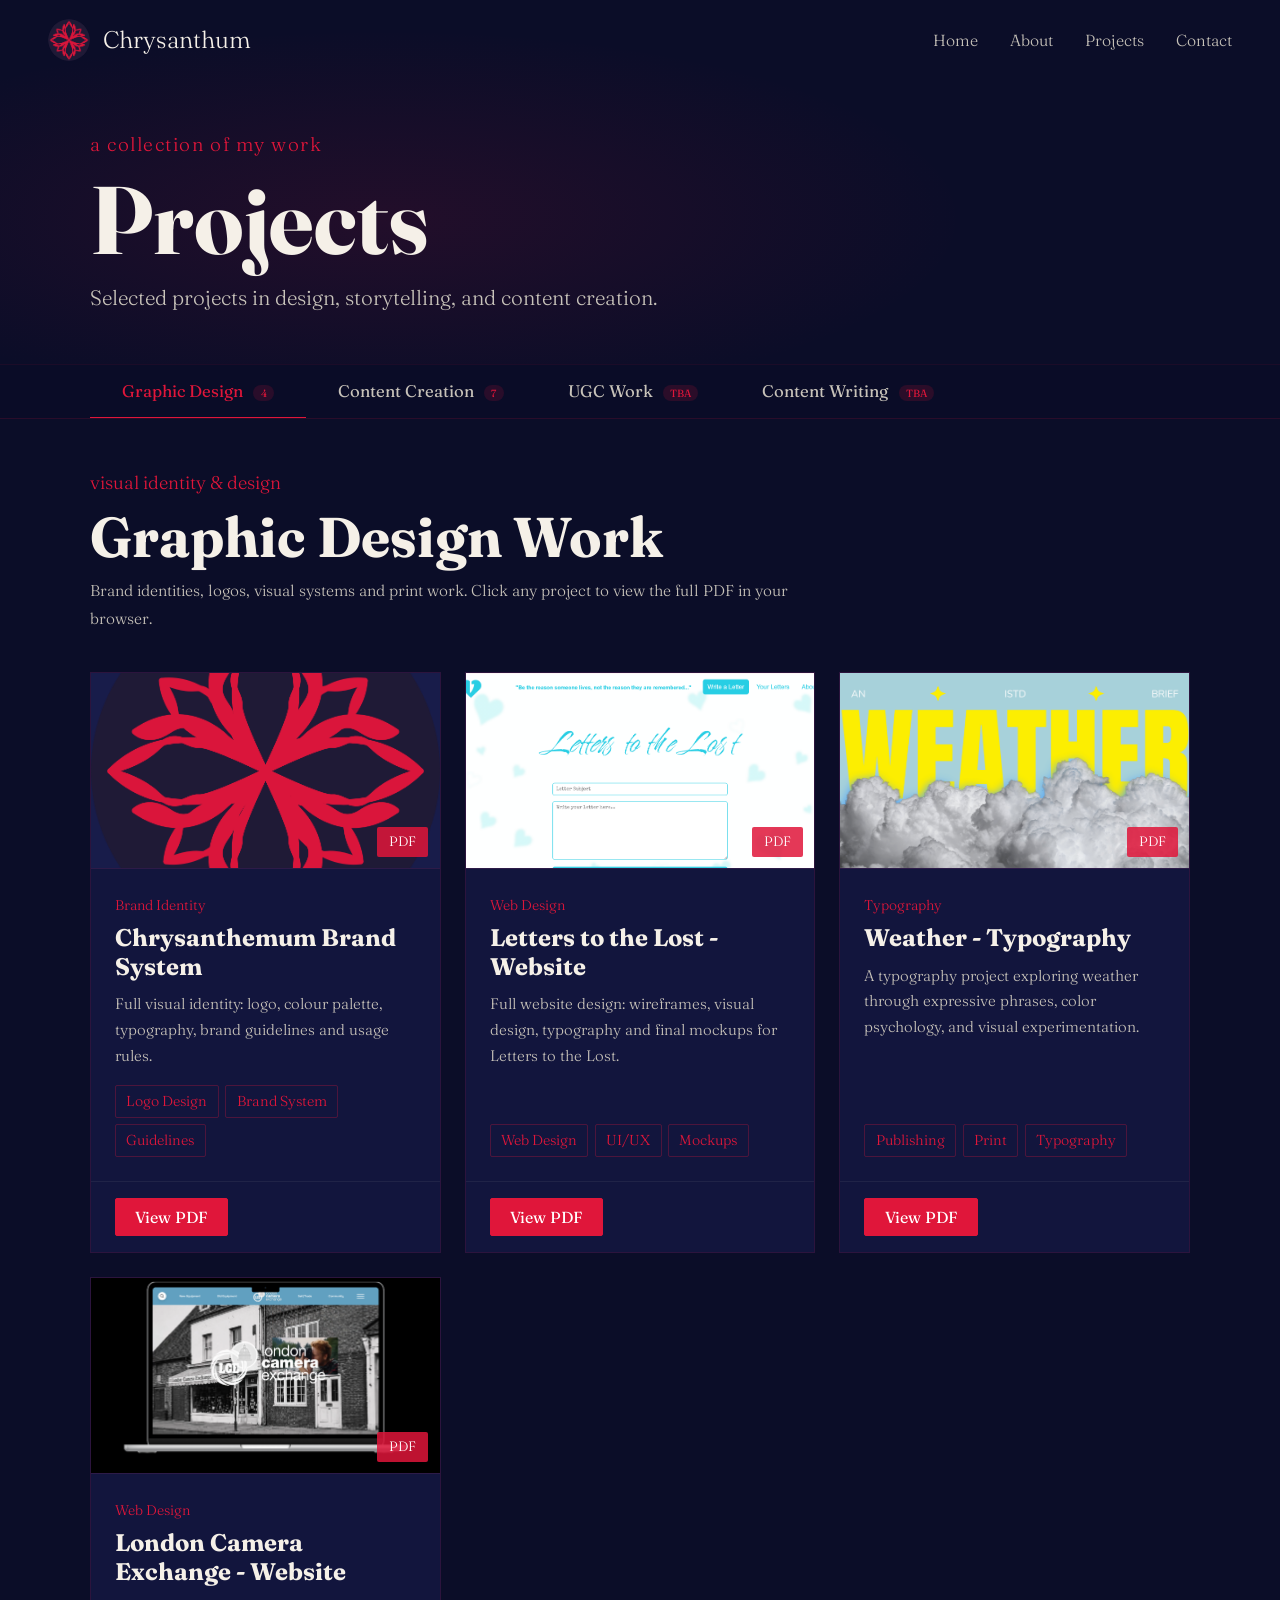
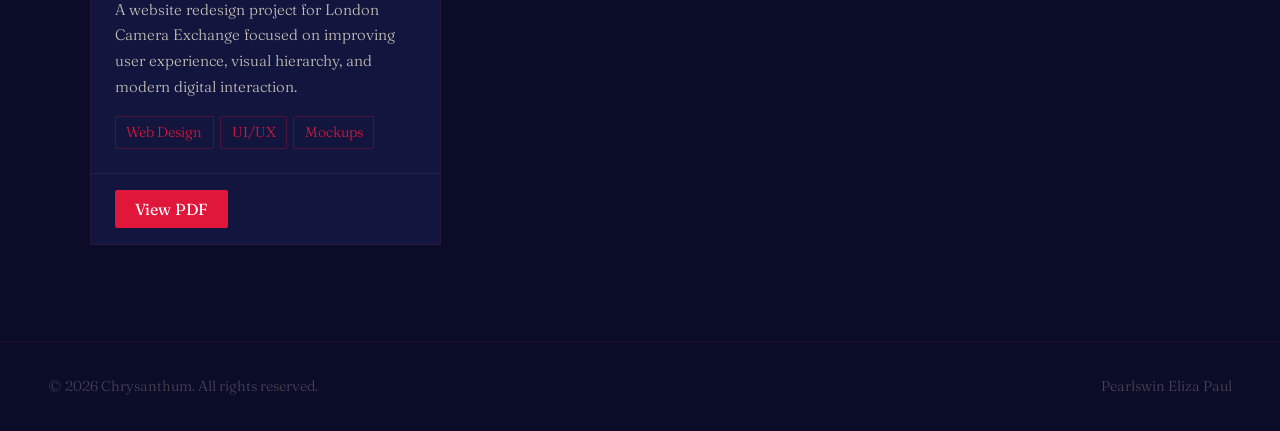
==== commit 4920fe4d: "fixed dupilcates" ====
--- a/projects.html
+++ b/projects.html
@@ -1138,1144 +1138,4 @@
 'DOMContentLoaded',
 triggerRevealCalculations
 );
-</script><!DOCTYPE html>
-<html lang="en">
-<head>
-  <meta charset="UTF-8" />
-  <meta name="viewport" content="width=device-width, initial-scale=1.0" />
-  <title>Projects — Chrysanthum</title>
-  <link rel="preconnect" href="https://fonts.googleapis.com">
-  <link rel="preconnect" href="https://fonts.gstatic.com" crossorigin>
-  <link href="https://fonts.googleapis.com/css2?family=Fraunces:opsz,wght@9..144,100..900&display=swap" rel="stylesheet">
-  <style>
-    *, *::before, *::after { box-sizing: border-box; margin: 0; padding: 0; }
-
-    :root {
-      --navy:      #12153d;
-      --navy-deep: #0b0d28;
-      --navy-mid:  #181c4a;
-      --crimson:   #e0163a;
-      --cream:     #f5f0e8;
-      --cream-dim: #c8c3ba;
-      --cream-faint: rgba(245,240,232,0.06);
-      --ink:       #e8e3db;
-      --gold:      #c9a55a;
-
-      /* Synced fonts from main index page */
-      --brush:     'Fraunces', serif;
-      --script:    'Fraunces', serif;
-      --satisfy:   'Fraunces', serif;
-      --body:      'Fraunces', serif;
-      --editorial: 'Fraunces', serif;
-    }
-
-    html { scroll-behavior: smooth; }
-    body {
-      background: var(--navy-deep); color: var(--cream);
-      font-family: var(--body); font-weight: 300; line-height: 1.75;
-      cursor: none; overflow-x: hidden;
-    }
-
-    /* CURSOR */
-    #cur { position: fixed; pointer-events: none; z-index: 9999; transform: translate(-50%,-50%); top: -50px; left: -50px; }
-    #cur svg { width: 30px; height: 30px; animation: spin 10s linear infinite; filter: drop-shadow(0 0 5px rgba(224,22,58,.5)); transition: width .2s, height .2s; }
-    body:has(a:hover) #cur svg, body:has(button:hover) #cur svg { width: 44px; height: 44px; }
-    @keyframes spin { to { transform: rotate(360deg); } }
-
-    /* NAV */
-    /* ── NAV ── */
-nav{
-    position:fixed;
-    top:0;
-    left:0;
-    right:0;
-    z-index:500;
-
-    height:80px;              /* fixed navbar height */
-    padding:0 3rem;           /* only horizontal padding */
-
-    display:flex;
-    justify-content:space-between;
-    align-items:center;
-
-    background:transparent;
-    border-bottom:1px solid transparent;
-    transition:background .4s,border-color .4s;
-}
-
-nav.scrolled{
-    background:rgba(11,13,40,.95);
-    backdrop-filter:blur(14px);
-    border-color:rgba(224,22,58,.18);
-}
-
-.nav-logo{
-    display:flex;
-    align-items:center;
-    gap:.8rem;
-    text-decoration:none;
-}
-
-.nav-logo img{
-    width:42px;
-    height:42px;
-    object-fit:cover;
-    border-radius:50%;
-}
-
-.nav-logo span{
-    font-family:var(--brush);
-    font-size:1.5rem;
-    line-height:1;
-    color:var(--cream);
-}
-
-.nav-links{
-    display:flex;
-    align-items:center;
-    gap:2rem;
-    list-style:none;
-}
-
-.nav-links a{
-    font-family:var(--script);
-    font-size:1rem;
-    color:var(--cream-dim);
-    text-decoration:none;
-    transition:.2s;
-}
-
-.nav-links a:hover{
-    color:var(--crimson);
-}
-
-@media(max-width:768px){
-    nav{
-        height:70px;
-        padding:0 1.5rem;
-    }
-}
-
-    /* PAGE HERO */
-
-    .page-hero { min-height: 36vh; display: flex; flex-direction: column; justify-content: flex-end; padding: 8rem 3rem 3rem; position: relative; overflow: hidden; }
-    .page-hero::before { content: ''; position: absolute; inset: 0; background: radial-gradient(ellipse 70% 80% at 30% 60%, rgba(224,22,58,.11) 0%, transparent 65%); pointer-events: none; }
-    .page-hero-inner { max-width: 1100px; margin: 0 auto; width: 100%; position: relative; z-index: 1; }
-    .page-eyebrow { font-family: var(--script); font-size: 1.2rem; color: var(--crimson); letter-spacing: .08em; margin-bottom: .6rem; opacity: 0; animation: fadeUp .7s .2s forwards; }
-    .page-title { font-family: var(--brush); font-size: clamp(3.5rem, 8vw, 6rem); line-height: 1; color: var(--cream); opacity: 0; animation: fadeUp .8s .4s forwards; }
-    .page-subtitle { font-family: var(--satisfy); font-size: 1.3rem; color: var(--cream-dim); margin-top: .8rem; opacity: 0; animation: fadeUp .7s .6s forwards; }
-
-    /* TABS */
-    .tab-nav-wrap { position: sticky; top: 65px; z-index: 400; background: rgba(11,13,40,.96); backdrop-filter: blur(14px); border-bottom: 1px solid rgba(224,22,58,.15); border-top: 1px solid rgba(224,22,58,.08); }
-    .tab-nav { max-width: 1100px; margin: 0 auto; display: flex; overflow-x: auto; scrollbar-width: none; }
-    .tab-nav::-webkit-scrollbar { display: none; }
-    .tab-btn { font-family: var(--script); font-size: 1.05rem; color: var(--cream-dim); background: none; border: none; padding: 1rem 2rem; cursor: none; white-space: nowrap; transition: color .25s; border-bottom: 2px solid transparent; margin-bottom: -1px; }
-    .tab-btn:hover { color: var(--cream); }
-    .tab-btn.active { color: var(--crimson); border-bottom-color: var(--crimson); }
-    .tab-count { font-family: var(--body); font-size: .65rem; background: rgba(224,22,58,.15); color: var(--crimson); padding: .1rem .45rem; border-radius: 20px; margin-left: .4rem; vertical-align: middle; }
-
-    /* SECTIONS */
-    .projects-section { display: none; padding: 3rem 3rem 6rem; }
-    .projects-section.active { display: block; }
-    .section-inner { max-width: 1100px; margin: 0 auto; }
-    .section-header { margin-bottom: 2.5rem; }
-    .section-header-eyebrow { font-family: var(--script); font-size: 1.15rem; color: var(--crimson); margin-bottom: .4rem; }
-    .section-header-title { font-family: var(--brush); font-size: clamp(2.2rem, 4.5vw, 3.5rem); line-height: 1.1; color: var(--cream); }
-    .section-header-desc { font-family: var(--body); font-size: .98rem; color: var(--cream-dim); margin-top: .6rem; max-width: 700px; }
-
-    /* PROJECT GRID */
-    .project-grid { display: grid; grid-template-columns: repeat(auto-fill, minmax(310px, 1fr)); gap: 1.5rem; }
-
-    /* PROJECT CARD */
-    .project-card { background: var(--navy); border: 1px solid rgba(224,22,58,.12); position: relative; overflow: hidden; transition: border-color .3s, transform .3s; display: flex; flex-direction: column; }
-    .project-card:hover { border-color: rgba(224,22,58,.45); transform: translateY(-4px); }
-    .project-card::before { content: ''; position: absolute; top: 0; left: 0; right: 0; height: 3px; background: linear-gradient(90deg, transparent, var(--crimson), transparent); transform: scaleX(0); transition: transform .4s; }
-    .project-card:hover::before { transform: scaleX(1); }
-
-    .card-thumb { width: 100%; aspect-ratio: 16/9; background: var(--navy-mid); display: flex; align-items: center; justify-content: center; position: relative; overflow: hidden; border-bottom: 1px solid rgba(224,22,58,.1); }
-    .card-thumb img { width: 100%; height: 100%; object-fit: cover; display: block; }
-    .card-thumb-icon { font-size: 3rem; opacity: .35; }
-    .card-thumb-badge { position: absolute; bottom: .7rem; right: .7rem; font-family: var(--script); font-size: .85rem; padding: .2rem .75rem; border-radius: 2px; }
-    .badge-pdf { background: rgba(224,22,58,.85); color: white; }
-    .badge-video { background: rgba(201,165,90,.9); color: #12153d; }
-    .badge-insta { background: linear-gradient(135deg, #f09433, #e6683c, #dc2743, #cc2366, #bc1888); color: white; }
-    .badge-soon { background: rgba(245,240,232,.12); color: var(--cream-dim); }
-
-    .card-body { padding: 1.5rem; flex: 1; display: flex; flex-direction: column; }
-    .card-category { font-family: var(--script); font-size: .88rem; color: var(--crimson); margin-bottom: .4rem; }
-    .card-title { font-family: var(--brush); font-size: 1.5rem; line-height: 1.2; margin-bottom: .6rem; color: var(--cream); }
-    .card-desc { font-size: .95rem; color: var(--cream-dim); line-height: 1.7; flex: 1; }
-    .card-tags { display: flex; flex-wrap: wrap; gap: .4rem; margin-top: 1rem; }
-    .card-tag { font-family: var(--script); font-size: .9rem; padding: .18rem .65rem; border: 1px solid rgba(224,22,58,.28); color: var(--crimson); border-radius: 2px; }
-    .card-actions { padding: 1rem 1.5rem; border-top: 1px solid rgba(245,240,232,.06); display: flex; gap: .7rem; flex-wrap: wrap; }
-    .card-btn { font-family: var(--script); font-size: 1rem; padding: .5rem 1.2rem; border: 1px solid; border-radius: 2px; cursor: none; transition: all .25s; text-decoration: none; display: inline-flex; align-items: center; gap: .4rem; background: none; }
-    .card-btn-crimson { background: var(--crimson); color: white; border-color: var(--crimson); }
-    .card-btn-crimson:hover { background: transparent; color: var(--crimson); }
-    .card-btn-gold { background: var(--gold); color: var(--navy-deep); border-color: var(--gold); }
-    .card-btn-gold:hover { background: transparent; color: var(--gold); }
-    .card-btn-insta { background: linear-gradient(135deg, #f09433, #dc2743, #bc1888); color: white; border-color: transparent; }
-    .card-btn-insta:hover { opacity: .8; }
-    .card-btn-ghost { color: var(--cream-dim); border-color: rgba(245,240,232,.18); }
-    .card-btn-ghost:hover { color: var(--cream); border-color: rgba(245,240,232,.4); }
-
-    /* PHONE MOCKUP SECTION */
-    .phone-showcase {
-      margin: 0 0 4rem;
-      padding: 3rem 2.5rem;
-      background: var(--navy-mid);
-      border: 1px solid rgba(224,22,58,.15);
-      position: relative; overflow: hidden;
-    }
-    .phone-showcase::before {
-      content: '';
-      position: absolute; inset: 0;
-      background: radial-gradient(ellipse 60% 70% at 50% 50%, rgba(224,22,58,.07) 0%, transparent 70%);
-      pointer-events: none;
-    }
-    .phone-showcase-header {
-      text-align: center; margin-bottom: 2.5rem; position: relative; z-index: 1;
-    }
-    .phone-showcase-eyebrow { font-family: var(--script); font-size: 1.15rem; color: var(--crimson); margin-bottom: .3rem; }
-    .phone-showcase-title { font-family: var(--brush); font-size: clamp(2rem, 3vw, 2.8rem); }
-    .phone-showcase-sub { font-family: var(--satisfy); font-size: 1.2rem; color: var(--cream-dim); margin-top: .4rem; }
-
-    /* phone strip */
-    .phone-strip {
-      display: flex;
-      gap: 2rem;
-      justify-content: center;
-      align-items: flex-end;
-      position: relative;
-      z-index: 1;
-      overflow-x: auto;
-      padding-bottom: 1rem;
-      scrollbar-width: none;
-      min-height: 500px;
-    }
-
-    /* single phone mockup */
-    .phone-mockup {
-      flex-shrink: 0;
-      width: 180px;
-      position: relative;
-      cursor: none;
-      transition: transform .35s;
-    }
-    .phone-mockup:hover { transform: translateY(-8px) scale(1.03); }
-
-    /* phone frame */
-    .phone-frame {
-      width: 100%;
-      aspect-ratio: 9 / 19;
-      border-radius: 44px;
-      overflow: hidden;
-      position: relative;
-      background: #1a1a1a;
-      border: 3px solid #3a3a3a;
-      box-shadow:
-        0 0 0 1px #111,
-        inset 0 0 0 2px #555,
-        0 30px 80px rgba(0,0,0,0.6),
-        0 10px 30px rgba(0,0,0,0.4);
-    }
-
-    /* Notch */
-    .phone-frame::before {
-      content: '';
-      position: absolute;
-      top: 0;
-      left: 50%;
-      transform: translateX(-50%);
-      width: 90px;
-      height: 10px;
-      background: #1a1a1a;
-      border-radius: 0 0 16px 16px;
-      z-index: 10;
-    }
-
-    /* Screen shine */
-    .phone-frame::after {
-      content: '';
-      position: absolute;
-      top: 0; left: 0;
-      width: 100%; height: 100%;
-      background: linear-gradient(135deg, rgba(255,255,255,0.08) 0%, transparent 50%);
-      z-index: 9;
-      pointer-events: none;
-      border-radius: 44px;
-    }
-
-    .phone-screen {
-      width: 100%;
-      height: 100%;
-      overflow: hidden;
-      border-radius: 41px;
-    }
-
-    .phone-btn-left-1,
-    .phone-btn-left-2,
-    .phone-btn-right {
-      position: absolute;
-      background: #3a3a3a;
-      border-radius: 2px;
-      z-index: 10;
-    }
-    .phone-btn-left-1 { left: -5px; top: 80px; width: 4px; height: 36px; border-radius: 2px 0 0 2px; }
-    .phone-btn-left-2 { left: -5px; top: 126px; width: 4px; height: 36px; border-radius: 2px 0 0 2px; }
-    .phone-btn-right  { right: -5px; top: 100px; width: 4px; height: 60px; border-radius: 0 2px 2px 0; }
-
-    /* Phone label */
-    .phone-label { text-align: center; margin-top: 1rem; }
-    .phone-label-title { font-family: var(--script); font-size: 1.05rem; color: var(--cream); }
-    .phone-label-sub   { font-family: var(--body); font-size: .8rem; color: var(--cream-dim); margin-top: .15rem; }
-
-    /* how-to bar */
-    .how-to-bar { max-width: 1100px; margin: 0 auto 2.5rem; background: rgba(224,22,58,.05); border: 1px solid rgba(224,22,58,.15); padding: 1.2rem 1.8rem; display: flex; gap: 1.5rem; flex-wrap: wrap; align-items: center; }
-    .how-to-bar p { font-family: var(--script); font-size: 1.1rem; color: var(--cream-dim); }
-    .how-to-bar p strong { color: var(--crimson); }
-    .how-to-bar .ht-icon { font-size: 1.5rem; flex-shrink: 0; }
-
-    /* journal meta */
-    .journal-meta { display: flex; align-items: center; gap: 1rem; margin-bottom: 1.5rem; }
-    .journal-date { font-family: var(--script); font-size: 1.05rem; color: var(--cream-dim); border: 1px solid rgba(224,22,58,.2); padding: .2rem .8rem; border-radius: 2px; }
-    .journal-dot { width: 5px; height: 5px; background: var(--crimson); border-radius: 50%; flex-shrink: 0; }
-    .journal-line { flex: 1; height: 1px; background: rgba(224,22,58,.1); }
-
-    /* PDF MODAL */
-    .modal-overlay { position: fixed; inset: 0; z-index: 800; background: rgba(7,9,30,.94); backdrop-filter: blur(12px); display: none; align-items: center; justify-content: center; padding: 1.5rem; }
-    .modal-overlay.open { display: flex; animation: fadeIn .3s; }
-    .modal-box { background: var(--navy); border: 1px solid rgba(224,22,58,.25); width: 100%; max-width: 960px; max-height: 92vh; display: flex; flex-direction: column; }
-    .modal-header { display: flex; justify-content: space-between; align-items: center; padding: 1rem 1.5rem; border-bottom: 1px solid rgba(224,22,58,.15); flex-shrink: 0; }
-    .modal-title { font-family: var(--brush); font-size: 1.6rem; }
-    .modal-subtitle { font-family: var(--script); font-size: 1rem; color: var(--crimson); }
-    .modal-type-badge { font-family: var(--script); font-size: .85rem; padding: .2rem .7rem; border-radius: 20px; margin-left: .6rem; vertical-align: middle; }
-    .modal-type-badge.pdf { background: rgba(224,22,58,.15); color: var(--crimson); }
-    .modal-close { font-family: var(--brush); font-size: 1.6rem; background: none; border: none; color: var(--cream-dim); cursor: none; transition: color .2s; padding: .2rem .6rem; }
-    .modal-close:hover { color: var(--crimson); }
-    .modal-body { flex: 1; overflow: hidden; position: relative; min-height: 480px; }
-    .modal-iframe { width: 100%; height: 100%; min-height: 480px; border: none; background: #000; display: block; }
-    .modal-footer { padding: .8rem 1.5rem; border-top: 1px solid rgba(224,22,58,.1); display: flex; justify-content: space-between; align-items: center; flex-shrink: 0; }
-    .modal-footer-note { font-family: var(--script); font-size: .95rem; color: var(--cream-dim); }
-    .modal-footer-note em { color: var(--crimson); font-style: normal; }
-    .modal-placeholder { width: 100%; height: 100%; min-height: 480px; display: flex; flex-direction: column; align-items: center; justify-content: center; gap: 1rem; background: var(--navy-mid); padding: 2rem; text-align: center; }
-    .modal-placeholder-icon { font-size: 4rem; opacity: .25; }
-    .modal-placeholder-title { font-family: var(--satisfy); font-size: 1.5rem; color: var(--cream-dim); }
-    .modal-placeholder-steps { font-family: var(--body); font-size: .88rem; color: rgba(245,240,232,.3); max-width: 340px; line-height: 1.9; text-align: left; }
-    .modal-placeholder-steps strong { color: rgba(245,240,232,.55); }
-
-    /* VIDEO MODAL */
-    #video-modal {
-      display: none;
-      position: fixed;
-      inset: 0;
-      background: rgba(0,0,0,0.85);
-      backdrop-filter: blur(8px);
-      z-index: 9999;
-      align-items: center;
-      justify-content: center;
-    }
-    #video-modal.open { display: flex; }
-    .video-modal-inner {
-      position: relative;
-      width: 90%;
-      max-width: 900px;
-      aspect-ratio: 16/9;
-      background: #000;
-      border-radius: 16px;
-      overflow: hidden;
-      box-shadow: 0 30px 80px rgba(0,0,0,0.8);
-    }
-    #modal-video { width: 100%; height: 100%; object-fit: contain; background: #000; display: block; }
-    .video-modal-close {
-      position: absolute;
-      top: 12px;
-      right: 16px;
-      background: rgba(0,0,0,0.6);
-      color: #fff;
-      border: none;
-      border-radius: 50%;
-      width: 36px;
-      height: 36px;
-      font-size: 1.2rem;
-      cursor: pointer;
-      z-index: 10;
-      display: flex;
-      align-items: center;
-      justify-content: center;
-    }
-
-    /* ANIMS */
-    @keyframes fadeUp { from { opacity:0; transform:translateY(20px); } to { opacity:1; transform:none; } }
-    @keyframes fadeIn { from { opacity:0; } to { opacity:1; } }
-    .reveal { opacity:0; transform:translateY(24px); transition:opacity .7s ease,transform .7s ease; }
-    .reveal.visible { opacity:1; transform:none; }
-    .d1{transition-delay:.08s;} .d2{transition-delay:.16s;} .d3{transition-delay:.24s;} .d4{transition-delay:.32s;}
-
-    /* RESPONSIVE */
-    @media(max-width:768px){
-      nav { padding:1.2rem 1.5rem; }
-      .nav-links { display:none; }
-      .page-hero { padding:6rem 1.5rem 2rem; }
-      .projects-section { padding:2rem 1.5rem 4rem; }
-      .tab-btn { padding:.8rem 1.2rem; font-size:.95rem; }
-      .project-grid { grid-template-columns:1fr; }
-      .phone-mockup { width:150px; }
-      .modal-box { max-height:95vh; }
-      .modal-body { min-height:300px; }
-      .modal-iframe { min-height:300px; }
-    }
-
-    
-    /* ── FOOTER ── */
-    footer {
-      padding: 2rem 3rem; border-top: 1px solid rgba(224,22,58,.12);
-      display: flex; justify-content: space-between; align-items: center;
-      flex-wrap: wrap; gap: 1rem;
-    }
-    footer p { font-family: var(--script); font-size: .9rem; color: rgba(245,240,232,.25); }
-    .footer-brand { font-family: var(--brush); font-size: 1.8rem; color: var(--crimson); opacity: .45; }
-
-  </style>
-</head>
-<body>
-
-  <!-- CURSOR -->
-  <div id="cur">
-    <svg viewBox="0 0 100 100" xmlns="http://www.w3.org/2000/svg">
-      <g transform="translate(50,50)">
-        <ellipse rx="7" ry="20" fill="none" stroke="#e0163a" stroke-width="2.5" transform="rotate(0)"/>
-        <ellipse rx="7" ry="20" fill="none" stroke="#e0163a" stroke-width="2.5" transform="rotate(45)"/>
-        <ellipse rx="7" ry="20" fill="none" stroke="#e0163a" stroke-width="2.5" transform="rotate(90)"/>
-        <ellipse rx="7" ry="20" fill="none" stroke="#e0163a" stroke-width="2.5" transform="rotate(135)"/>
-        <circle r="5.5" fill="#e0163a"/>
-        <circle r="2.5" fill="#12153d"/>
-      </g>
-    </svg>
-  </div>
-
-  <!-- NAV -->
-  <nav id="nav">
-    <a href="index.html" class="nav-logo">
-      <img src="assets/logo.png" alt="Chrysanthum" />
-      <span>Chrysanthum</span>
-    </a>
-    <ul class="nav-links">
-      <li><a href="index.html">Home</a></li>
-      <li><a href="index.html#about">About</a></li>
-      <li><a href="projects.html" class="active">Projects</a></li>
-      <li><a href="index.html#contact">Contact</a></li>
-    </ul>
-  </nav>
-
-  <!-- PAGE HERO -->
-  <div class="page-hero">
-    <div class="page-hero-inner">
-      <p class="page-eyebrow">a collection of my work</p>
-      <h1 class="page-title">Projects</h1>
-      <p class="page-subtitle">Selected projects in design, storytelling, and content creation.</p>
-    </div>
-  </div>
-
-  <!-- TABS -->
-  <div class="tab-nav-wrap">
-    <div class="tab-nav">
-      <button class="tab-btn active" data-tab="graphic">Graphic Design <span class="tab-count">4</span></button>
-      <button class="tab-btn" data-tab="content">Content Creation <span class="tab-count">7</span></button>
-      <button class="tab-btn" data-tab="ugc">UGC Work <span class="tab-count">TBA</span></button>
-      <button class="tab-btn" data-tab="writing">Content Writing <span class="tab-count">TBA</span></button>
-    </div>
-  </div>
-
-  <!-- GRAPHIC DESIGN -->
-  <section class="projects-section active" id="tab-graphic">
-    <div class="section-inner">
-      <div class="section-header reveal">
-        <p class="section-header-eyebrow">visual identity & design</p>
-        <h2 class="section-header-title">Graphic Design Work</h2>
-        <p class="section-header-desc">Brand identities, logos, visual systems and print work. Click any project to view the full PDF in your browser.</p>
-      </div>
-      
-      <div class="project-grid">
-
-        <!-- Card 1: Chrysanthemum -->
-        <div class="project-card reveal d1">
-          <div class="card-thumb">
-            <img src="assets/logo.png" alt="Chrysanthemum" />
-            <span class="card-thumb-badge badge-pdf">PDF</span>
-          </div>
-          <div class="card-body">
-            <p class="card-category">Brand Identity</p>
-            <h3 class="card-title">Chrysanthemum Brand System</h3>
-            <p class="card-desc">Full visual identity: logo, colour palette, typography, brand guidelines and usage rules.</p>
-            <div class="card-tags">
-              <span class="card-tag">Logo Design</span>
-              <span class="card-tag">Brand System</span>
-              <span class="card-tag">Guidelines</span>
-            </div>
-          </div>
-          <div class="card-actions">
-      <button
-class="card-btn card-btn-crimson"
-onclick="openPDF(
-'Chrysanthemum Brand System',
-'Brand Identity',
-'assets/pdf1.pdf'
-)">
-View PDF
-</button>
-          </div>
-        </div>
-
-        <!-- Card 2: Letters to the Lost -->
-        <div class="project-card reveal d2">
-          <div class="card-thumb">
-            <img src="assets/LTTL.png" alt="Letters to the Lost" />
-            <span class="card-thumb-badge badge-pdf">PDF</span>
-          </div>
-          <div class="card-body">
-            <p class="card-category">Web Design</p>
-            <h3 class="card-title">Letters to the Lost — Website</h3>
-            <p class="card-desc">Full website design: wireframes, visual design, typography and final mockups for Letters to the Lost.</p>
-            <div class="card-tags">
-              <span class="card-tag">Web Design</span>
-              <span class="card-tag">UI/UX</span>
-              <span class="card-tag">Mockups</span>
-            </div>
-          </div>
-          <div class="card-actions">
-            <button type="button" class="card-btn card-btn-crimson" onclick="openPDF('Letters to the Lost — Website','Web Design','https://drive.google.com/file/d/17kLuhlyFhUFy4By1E6P550z-STw3fCt3/view?usp=sharing')">View PDF</button>
-          </div>
-        </div>
-
-        <!-- Card 3: Weather Typography -->
-        <div class="project-card reveal d3">
-          <div class="card-thumb">
-            <img src="assets/weather.png" alt="Weather Typography" />
-            <span class="card-thumb-badge badge-pdf">PDF</span>
-          </div>
-          <div class="card-body">
-            <p class="card-category">Typography</p>
-            <h3 class="card-title">Weather — Typography</h3>
-            <p class="card-desc">A typography project exploring weather through expressive phrases, color psychology, and visual experimentation.</p>
-            <div class="card-tags">
-              <span class="card-tag">Publishing</span>
-              <span class="card-tag">Print</span>
-              <span class="card-tag">Typography</span>
-            </div>
-          </div>
-          <div class="card-actions">
-            <button type="button" class="card-btn card-btn-crimson" onclick="openPDF('Weather — Typography','Typography','https://drive.google.com/file/d/1Wfx0T9_4Dd2eu1bptwbxToULaiqzMowx/view?usp=sharing')">View PDF</button>
-          </div>
-        </div>
-
-        <!-- Card 4: London Camera Exchange -->
-        <div class="project-card reveal d4">
-          <div class="card-thumb">
-            <img src="assets/LCE.png" alt="London Camera Exchange" />
-            <span class="card-thumb-badge badge-pdf">PDF</span>
-          </div>
-          <div class="card-body">
-            <p class="card-category">Web Design</p>
-            <h3 class="card-title">London Camera Exchange — Website</h3>
-            <p class="card-desc">A website redesign project for London Camera Exchange focused on improving user experience, visual hierarchy, and modern digital interaction.</p>
-            <div class="card-tags">
-              <span class="card-tag">Web Design</span>
-              <span class="card-tag">UI/UX</span>
-              <span class="card-tag">Mockups</span>
-            </div>
-          </div>
-          <div class="card-actions">
-            <button type="button" class="card-btn card-btn-crimson" onclick="openPDF('London Camera Exchange — Website','Web Design','https://drive.google.com/file/d/1MmFUr_2jwdv931ppC29ttye_SwU8mvR7/view?usp=sharing')">View PDF</button>
-          </div>
-        </div>
-
-      </div>
-    </div>
-  </section>
-
-  <!-- CONTENT CREATION -->
-<section class="projects-section" id="tab-content">
-  <div class="section-inner">
-
-    <div class="section-header reveal">
-      <p class="section-header-eyebrow">short form • social media • brand content</p>
-      <h2 class="section-header-title">Content Creation</h2>
-      <p class="section-header-desc">
-        A collection of short-form content created for brands and social platforms —
-        focused on storytelling, product presentation, editing, and audience engagement.
-      </p>
-    </div>
-
-    <!-- SHORT FORM SHOWCASE -->
-    <div class="phone-showcase reveal">
-
-      <div class="phone-showcase-header">
-        <p class="phone-showcase-eyebrow">featured projects</p>
-        <h3 class="phone-showcase-title">Short Form Content</h3>
-        <p class="phone-showcase-sub">
-          view campaigns and creative work directly inside the device
-        </p>
-      </div>
-
-      <!-- ROW 1 -->
-      <div class="phone-strip">
-
-        <!-- Medicube -->
-        <div class="phone-mockup">
-          <span class="phone-btn-left-1"></span>
-          <span class="phone-btn-left-2"></span>
-          <span class="phone-btn-right"></span>
-
-          <div class="phone-frame">
-            <div class="phone-screen">
-              <video src="assets/reel1.mp4"
-              playsinline loop muted controls
-              style="width:100%;height:100%;object-fit:cover;"></video>
-            </div>
-          </div>
-
-          <div class="phone-label">
-            <div class="phone-label-title">Medicube</div>
-            <div class="phone-label-sub">
-              Skincare Product
-            </div>
-          </div>
-        </div>
-
-        <!-- Hair Originals -->
-        <div class="phone-mockup">
-          <span class="phone-btn-left-1"></span>
-          <span class="phone-btn-left-2"></span>
-          <span class="phone-btn-right"></span>
-
-          <div class="phone-frame">
-            <div class="phone-screen">
-              <video src="assets/reel2.mp4"
-              playsinline loop muted controls
-              style="width:100%;height:100%;object-fit:cover;"></video>
-            </div>
-          </div>
-
-          <div class="phone-label">
-            <div class="phone-label-title">Hair Originals</div>
-            <div class="phone-label-sub">
-              Haircare Product
-            </div>
-          </div>
-        </div>
-
-        <!-- Only Curls -->
-        <div class="phone-mockup">
-          <span class="phone-btn-left-1"></span>
-          <span class="phone-btn-left-2"></span>
-          <span class="phone-btn-right"></span>
-
-          <div class="phone-frame">
-            <div class="phone-screen">
-              <video src="assets/reel3.mp4"
-              playsinline loop muted controls
-              style="width:100%;height:100%;object-fit:cover;"></video>
-            </div>
-          </div>
-
-          <div class="phone-label">
-            <div class="phone-label-title">Only Curls</div>
-            <div class="phone-label-sub">
-              Haircare Product
-            </div>
-          </div>
-        </div>
-
-      </div>
-
-
-      <!-- ROW 2 -->
-      <div class="phone-strip" style="margin-top:3rem;">
-
-        <div class="phone-mockup">
-          <span class="phone-btn-left-1"></span>
-          <span class="phone-btn-left-2"></span>
-          <span class="phone-btn-right"></span>
-
-          <div class="phone-frame">
-            <div class="phone-screen">
-              <video src="assets/reel4.mp4"
-              playsinline loop muted controls
-              style="width:100%;height:100%;object-fit:cover;"></video>
-            </div>
-          </div>
-
-          <div class="phone-label">
-            <div class="phone-label-title">My Flowers</div>
-            <div class="phone-label-sub">
-              Brand Collaboration
-            </div>
-          </div>
-        </div>
-
-
-        <div class="phone-mockup">
-          <span class="phone-btn-left-1"></span>
-          <span class="phone-btn-left-2"></span>
-          <span class="phone-btn-right"></span>
-
-          <div class="phone-frame">
-            <div class="phone-screen">
-              <video src="assets/reel5.mp4"
-              playsinline loop muted controls
-              style="width:100%;height:100%;object-fit:cover;"></video>
-            </div>
-          </div>
-
-          <div class="phone-label">
-            <div class="phone-label-title">Headout</div>
-            <div class="phone-label-sub">
-              Sponsored Events
-            </div>
-          </div>
-        </div>
-
-
-        <div class="phone-mockup">
-          <span class="phone-btn-left-1"></span>
-          <span class="phone-btn-left-2"></span>
-          <span class="phone-btn-right"></span>
-
-          <div class="phone-frame">
-            <div class="phone-screen">
-              <video src="assets/reel6.mp4"
-              playsinline loop muted controls
-              style="width:100%;height:100%;object-fit:cover;"></video>
-            </div>
-          </div>
-
-          <div class="phone-label">
-            <div class="phone-label-title">Bio:Cule</div>
-            <div class="phone-label-sub">
-              Skincare Product
-            </div>
-          </div>
-        </div>
-
-      </div>
-    </div>
-
-
-<!-- LONG FORM-->
-<div class="phone-showcase reveal" style="margin-top:4rem;">
-
-  <!-- LONG FORM HEADER -->
-  <div class="phone-showcase-header">
-    <p class="phone-showcase-eyebrow">featured project</p>
-
-    <h3 class="phone-showcase-title">
-      Long Form Video Content
-    </h3>
-
-    <p class="phone-showcase-sub">
-      Extended storytelling, in-depth content, and cinematic creative work.
-    </p>
-  </div>
-
-  <!-- VIDEO CARD -->
-  <div style="
-    max-width:900px;
-    margin:2rem auto;
-    border-radius:20px;
-    overflow:hidden;
-    border:1px solid rgba(224,22,58,.15);
-    background:var(--navy);
-  ">
-
-    <video
-      src="assets/youtube1.mp4"
-      controls
-      playsinline
-      style="
-        width:100%;
-        display:block;
-      ">
-    </video>
-
-    <div style="padding:1.8rem;">
-
-      <h4 style="
-        font-family:var(--brush);
-        font-size:1.7rem;
-        margin-bottom:.8rem;
-        color:var(--cream);
-      ">
-        The Invisible Man
-      </h4>
-
-      <p style="
-        color:var(--cream-dim);
-        line-height:1.8;
-      ">
-        A short university film exploring the life of a photographer and the quiet struggle of losing one's identity behind the lens; examining how constantly capturing the world around us can sometimes distance us from ourselves.
-      </p>
-
-    </div>
-  </div>
-
-</div>
-
-
-<!-- COMING SOON CARD -->
-<div class="phone-showcase reveal" style="text-align:center;margin-top:3rem;">
-
-  <div class="phone-showcase-header">
-    <p class="phone-showcase-eyebrow">coming soon</p>
-
-    <h3 class="phone-showcase-title">
-      Long Form Content In Progress
-    </h3>
-
-    <p class="phone-showcase-sub">
-      Additional campaigns, collaborations, and new creative work are currently being prepared.
-    </p>
-  </div>
-
-</div>
-
-</div>
-</section>
-
-
-<!-- UGC WORK -->
-<section class="projects-section" id="tab-ugc">
-  <div class="section-inner">
-
-    <div class="section-header reveal">
-      <p class="section-header-eyebrow">user generated content</p>
-
-      <h2 class="section-header-title">
-        UGC Portfolio
-      </h2>
-
-      <p class="section-header-desc">
-        New collaborations and upcoming projects are currently being prepared.
-      </p>
-    </div>
-
-    <div class="phone-showcase reveal" style="text-align:center;">
-
-      <div class="phone-showcase-header">
-        <p class="phone-showcase-eyebrow">
-          coming soon
-        </p>
-
-        <h3 class="phone-showcase-title">
-          Something Beautiful Is On The Way
-        </h3>
-
-        <p class="phone-showcase-sub">
-          New UGC campaigns, product showcases, brand collaborations,
-          and creative work will appear here soon.
-        </p>
-      </div>
-
-    </div>
-
-  </div>
-</section>
-<!-- CONTENT WRITING -->
-<section class="projects-section" id="tab-writing">
-  <div class="section-inner">
-    <div class="section-header reveal">
-      <p class="section-header-eyebrow">copywriting & articles</p>
-      <h2 class="section-header-title">Content Writing</h2>
-      <p class="section-header-desc">
-        Editorial pieces and written work are currently being curated.
-      </p>
-    </div>
-
-    <div class="phone-showcase reveal" style="text-align:center;">
-      <div class="phone-showcase-header">
-        <p class="phone-showcase-eyebrow">coming soon</p>
-        <h3 class="phone-showcase-title">Words In Progress</h3>
-        <p class="phone-showcase-sub">
-          Essays, articles, research pieces, and copywriting projects will be added here soon.
-        </p>
-      </div>
-
-    </div>
-  </div>
-</section>
-  <!-- PDF MODAL CONTAINER -->
-  <div class="modal-overlay" id="pdf-modal" onclick="closePDF(event)">
-    <div class="modal-box" onclick="event.stopPropagation()">
-      <div class="modal-header">
-        <div>
-          <h2 class="modal-title" id="modal-project-title">Project Title</h2>
-          <span class="modal-subtitle" id="modal-project-cat">Category</span>
-          <span class="modal-type-badge pdf">In-Browser View</span>
-        </div>
-        <button class="modal-close" onclick="closePDF(null,true)">&times;</button>
-      </div>
-      <div class="modal-body" id="modal-view-body">
-        <!-- Content gets dynamic injection via script handles below -->
-      </div>
-      <div class="modal-footer">
-        <span class="modal-footer-note">Press <em>Esc</em> to close</span>
-      </div>
-    </div>
-  </div>
-
-  <!-- VIDEO MODAL CONTAINER -->
-  <div id="video-modal" onclick="closeVideoModal()">
-    <div class="video-modal-inner" onclick="event.stopPropagation()">
-      <button class="video-modal-close" onclick="closeVideoModal()">&times;</button>
-      <video id="modal-video" controls autoplay playsinline></video>
-    </div>
-  </div>
-
-
-  <!-- FOOTER -->
-  <footer>
-    <p>© 2026 Chrysanthum. All rights reserved.</p>
-   
-    <p>Pearlswin Eliza Paul</p>
-  </footer>
-
-
-
-  <!-- RUNTIME LOGIC / SCRIPTS AND STUFF -->
- <script>
-/* CURSOR */
-const cursor = document.getElementById('cur');
-
-window.addEventListener('mousemove',(e)=>{
-    cursor.style.left=e.clientX+"px";
-    cursor.style.top=e.clientY+"px";
-});
-
-
-/* NAV SCROLL */
-
-const nav=document.getElementById('nav');
-
-window.addEventListener('scroll',()=>{
-    nav.classList.toggle(
-        'scrolled',
-        window.scrollY>40
-    );
-});
-
-
-/* TAB SWITCHING */
-
-const tabButtons=document.querySelectorAll('.tab-btn');
-const sections=document.querySelectorAll('.projects-section');
-
-tabButtons.forEach(button=>{
-
-button.addEventListener('click',()=>{
-
-const target=button.dataset.tab;
-
-tabButtons.forEach(btn=>{
-btn.classList.remove('active');
-});
-
-sections.forEach(section=>{
-section.classList.remove('active');
-});
-
-button.classList.add('active');
-
-document
-.getElementById(`tab-${target}`)
-.classList.add('active');
-
-triggerRevealCalculations();
-
-});
-
-});
-
-
-/* PDF LOGIC */
-
-const pdfModal=document.getElementById('pdf-modal');
-const modalTitle=document.getElementById('modal-project-title');
-const modalCat=document.getElementById('modal-project-cat');
-const modalBody=document.getElementById('modal-view-body');
-
-
-function transformDriveLink(url){
-
-if(!url) return null;
-
-const match=url.match(/\/file\/d\/([^\/]+)/);
-
-if(match){
-
-const fileID=match[1];
-
-return `https://drive.google.com/file/d/${fileID}/preview`;
-
-}
-
-return url;
-
-}
-
-
-
-function openPDF(title,category,url){
-
-modalTitle.textContent=title;
-modalCat.textContent=category;
-
-const embedURL=transformDriveLink(url);
-
-modalBody.innerHTML='';
-
-if(embedURL){
-
-const iframe=document.createElement('iframe');
-
-iframe.className='modal-iframe';
-
-iframe.src=embedURL;
-
-iframe.allow='autoplay';
-
-iframe.loading='lazy';
-
-modalBody.appendChild(iframe);
-
-}else{
-
-modalBody.innerHTML=`
-<div class="modal-placeholder">
-
-<span class="modal-placeholder-icon">
-📄
-</span>
-
-<p class="modal-placeholder-title">
-Document unavailable
-</p>
-
-<p class="modal-placeholder-steps">
-Please add a valid PDF source.
-</p>
-
-</div>
-`;
-
-}
-
-pdfModal.classList.add('open');
-
-}
-
-
-
-function closePDF(event=null,force=false){
-
-if(force||(event&&event.target===pdfModal)){
-
-pdfModal.classList.remove('open');
-
-const iframe=modalBody.querySelector('iframe');
-
-if(iframe){
-
-iframe.src='';
-
-}
-
-modalBody.innerHTML='';
-
-}
-
-}
-
-
-
-/* VIDEO MODAL */
-
-const videoModal=document.getElementById('video-modal');
-const modalVideo=document.getElementById('modal-video');
-
-function openVideoModal(src){
-
-modalVideo.src=src;
-
-videoModal.classList.add('open');
-
-}
-
-
-function closeVideoModal(){
-
-videoModal.pause();
-
-modalVideo.src='';
-
-videoModal.classList.remove('open');
-
-}
-
-
-
-/* ESCAPE KEY */
-
-document.addEventListener('keydown',(e)=>{
-
-if(e.key==="Escape"){
-
-closePDF(null,true);
-
-closeVideoModal();
-
-}
-
-});
-
-
-/* REVEALS */
-
-let revealObserver;
-
-function triggerRevealCalculations(){
-
-if(revealObserver){
-
-revealObserver.disconnect();
-}
-
-const reveals=document.querySelectorAll('.reveal');
-
-revealObserver=new IntersectionObserver(entries=>{
-
-entries.forEach(entry=>{
-
-if(entry.isIntersecting){
-
-entry.target.classList.add('visible');
-
-revealObserver.unobserve(entry.target);
-
-}
-
-});
-
-},{
-threshold:.05
-});
-
-reveals.forEach(item=>{
-revealObserver.observe(item);
-});
-
-}
-
-document.addEventListener(
-'DOMContentLoaded',
-triggerRevealCalculations
-);
 </script>
